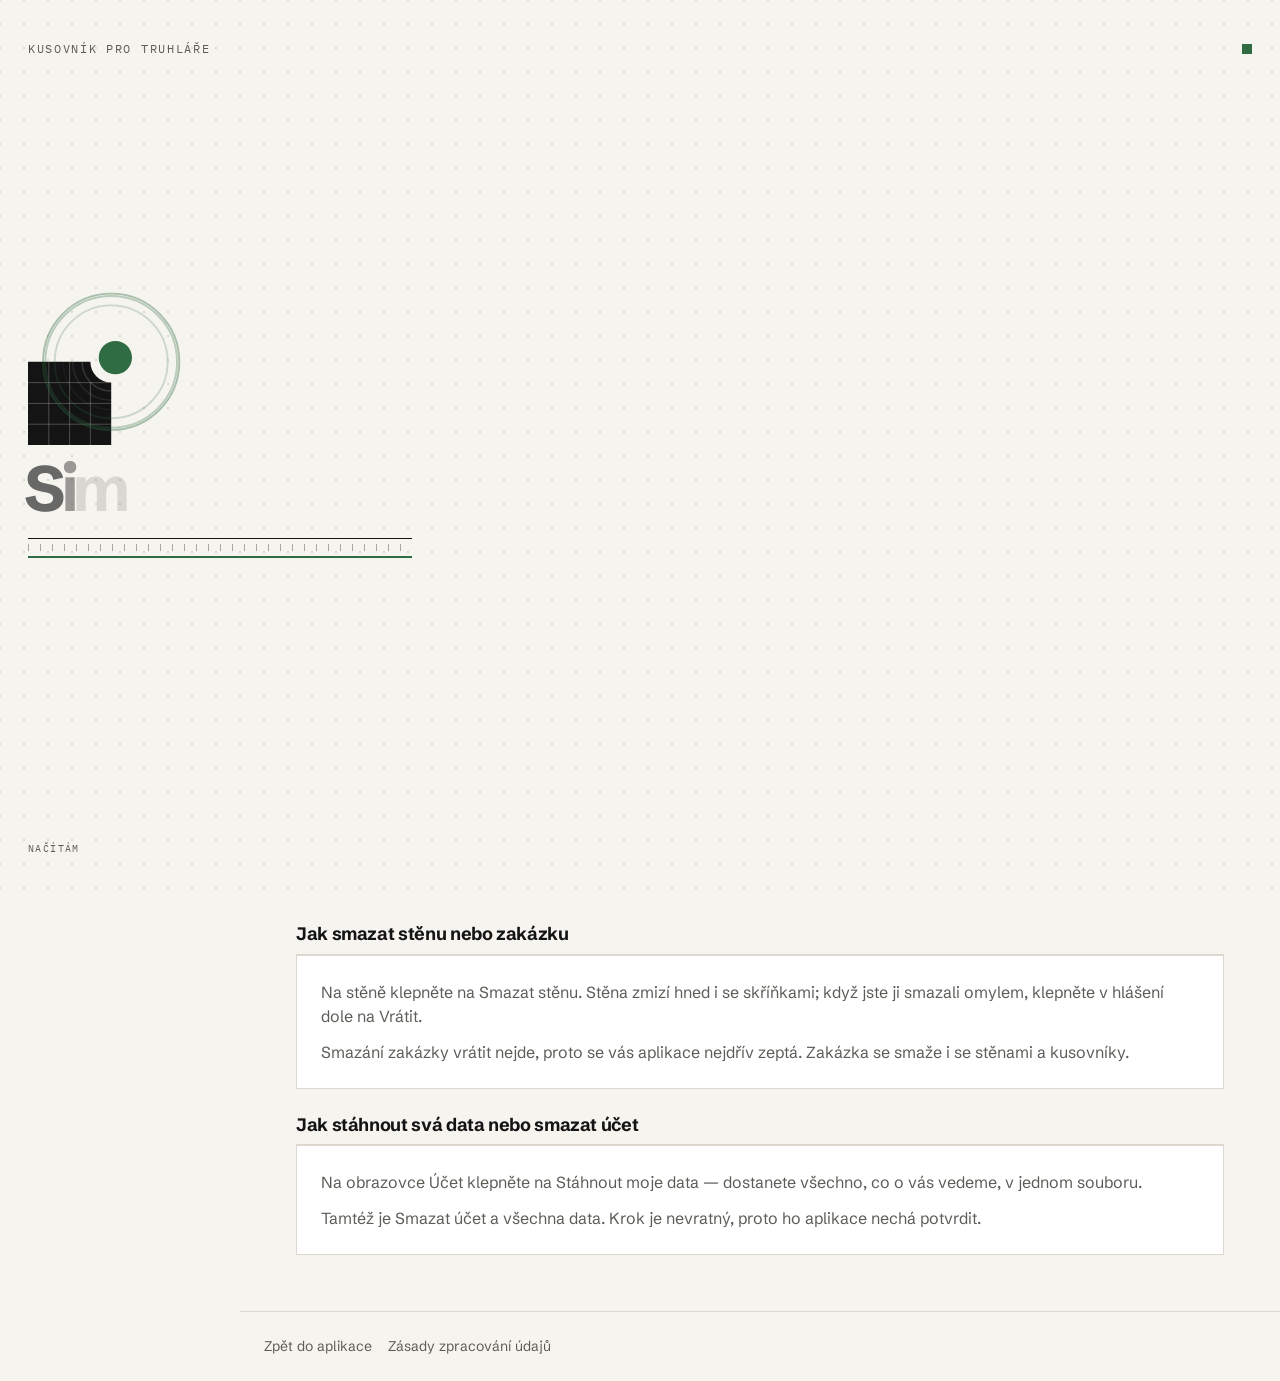
==== web/napoveda.html @ e524ab49 "build 13: oprava po recenzi" ====
<!doctype html>
<!-- GENEROVANÝ SOUBOR — neupravuj ručně. Zdroj: napoveda.json, generátor: vykresli_napovedu.py. -->
<html lang="cs">
<head>
  <meta charset="utf-8">
  <meta name="viewport" content="width=device-width, initial-scale=1, viewport-fit=cover">
  <meta name="application-name" content="Kusovník pro truhláře">
  <title>Nápověda — Kusovník pro truhláře</title>
  <meta name="description" content="Nápověda k aplikaci Kusovník pro truhláře: Kusovník pro truhláře je aplikace pro truhláře a výrobce kuchyní na míru. U zákazníka v telefonu nebo tabletu…">
  <link rel="stylesheet" href="styl.css">
  <link rel="stylesheet" href="produkt.css">
</head>
<body>
  <script src="simtegen.js"></script>
  <div class="appka">
    <nav class="navigace" aria-label="Hlavní menu">
      <a class="znacka" href="/" aria-label="SimteGen"><span class="znacka-ctverec"></span><span class="znacka-slovo">SimteGen</span></a>
      <a href="/">Zpět do aplikace</a>
      <a href="napoveda.html" aria-current="page">Nápověda</a>
      <span class="mezera"></span>
      <button class="nahlasit-chybu" type="button">Nahlásit chybu</button>
    </nav>
    <header class="hlavicka">
      <h1>Nápověda</h1>
      <button type="button" class="nahlasit-chybu jen-telefon" aria-label="Nahlásit chybu">
        <svg viewBox="0 0 24 24" fill="none" stroke="currentColor" stroke-width="1.6" aria-hidden="true"><path d="M5 21V4M5 4h11l-2 4 2 4H5"/></svg>
      </button>
    </header>
    <main class="obsah">
      <section class="karta">
        <p>Kusovník pro truhláře je aplikace pro truhláře a výrobce kuchyní na míru. U zákazníka v telefonu nebo tabletu zadáte stěny a skříňky a aplikace z nich spočítá kusovník desek pro nářezové centrum.</p>
      </section>
      <section>
        <h2 class="sekce-titulek">Jak založit zakázku</h2>
        <div class="karta">
          <p>V Zakázkách klepněte na Nová zakázka a vyplňte název, třeba jméno zákazníka a místnost. Zakázka se ukládá průběžně, takže měření na tabletu u zákazníka dopracujete později v dílně na počítači.</p>
        </div>
      </section>
      <section>
        <h2 class="sekce-titulek">Jak zadat stěnu, okna a skříňky</h2>
        <div class="karta">
          <p>V zakázce klepněte na Přidat stěnu a zadejte její délku a výšku. Na stěně pak přidáte okna a dveře a tlačítkem Přidat skříňku spodní, horní, vysoké nebo rohové skříňky.</p>
          <p>Výkres stěny ukazuje vše v měřítku. Když se skříňky překrývají nebo zasahují do okna, aplikace vás upozorní.</p>
        </div>
      </section>
      <section>
        <h2 class="sekce-titulek">Jak vygenerovat kusovník</h2>
        <div class="karta">
          <p>V zakázce klepněte na Vygenerovat kusovník. Díly se spočítají podle standardu vaší dílny — tloušťky desky, typu zad, spár a olepení hran, které nastavíte v Můj standard.</p>
          <p>Tlačítkem Stáhnout CSV stáhnete soubor pro nářezové centrum. Rozměry před odesláním vždy zkontrolujte.</p>
        </div>
      </section>
      <section>
        <h2 class="sekce-titulek">Jak použít starší zakázku jako šablonu</h2>
        <div class="karta">
          <p>V zakázce klepněte na Kopírovat jako šablonu. Vznikne nová zakázka se stejnými stěnami a skříňkami, kterou upravíte pro nového zákazníka.</p>
        </div>
      </section>
      <section>
        <h2 class="sekce-titulek">Jak smazat stěnu nebo zakázku</h2>
        <div class="karta">
          <p>Na stěně klepněte na Smazat stěnu. Stěna zmizí hned i se skříňkami; když jste ji smazali omylem, klepněte v hlášení dole na Vrátit.</p>
          <p>Smazání zakázky vrátit nejde, proto se vás aplikace nejdřív zeptá. Zakázka se smaže i se stěnami a kusovníky.</p>
        </div>
      </section>
      <section>
        <h2 class="sekce-titulek">Jak stáhnout svá data nebo smazat účet</h2>
        <div class="karta">
          <p>Na obrazovce Účet klepněte na Stáhnout moje data — dostanete všechno, co o vás vedeme, v jednom souboru.</p>
          <p>Tamtéž je Smazat účet a všechna data. Krok je nevratný, proto ho aplikace nechá potvrdit.</p>
        </div>
      </section>
    </main>
    <footer class="paticka">
      <a href="/">Zpět do aplikace</a>
      <a href="zasady.html">Zásady zpracování údajů</a>
    </footer>
  </div>
</body>
</html>
---- web/styl.css ----
/* simtegen-navrh v3 — „Papír a výkres“. NEUPRAVOVAT V PRODUKTU.
 *
 * Společný návrhový systém všech appek SimteGen. Stavitel ho při každé
 * stavbě přepíše aktuální verzí ze šablony (stejně jako generátor zásad),
 * takže úprava tady by zmizela — barvu produktu nese web/produkt.css,
 * rozložení konkrétní obrazovky třídy níž.
 *
 * Proč takhle (v1 → v2): appky vypadaly jako první, co vygeneruje AI.
 * v2 přidala firemní podpis: teplý papír, vlasové linky, Plex Mono,
 * obří čísla, černá hlavní akce, barva produktu jen jako ukazatel.
 *
 * Proč v3: v2 vynucovala všechny vrstvy podpisu naráz — tečky, ořezové
 * značky, mono štítky velkými písmeny, číslované sekce, obří číslo — a
 * zákazníci appky četli jako nepřehledné. Podpis teď nesou logo, úvodní
 * obrazovka, papír, černá akce a barva produktu; text je obyčejné písmo
 * ve větách, mono jen na rozměry a kódy. Přibyl druhý typ obrazovky,
 * „nástroj“ (.nastroj, .platno) — výkres přes celou plochu, protože
 * u produktů, kde zákazník něco skládá, je výkres ta hodnota, ne číslo.
 *
 * Tři šířky, jeden soubor:
 *   telefon  < 768 px   jeden sloupec, menu dole, hlavní akce v dosahu palce
 *   tablet   768–1199   úzký levý pruh s ikonami, 12sloupcová mřížka
 *   notebook ≥ 1200     boční menu s textem, obsah do 1200 px
 *
 * Pravidla, která drží samo: dotyk ≥ 44 px, kontrast textu ≥ 4.5:1,
 * pohyb jen transform/opacity a prefers-reduced-motion ho vypíná,
 * bezpečné okraje telefonu, písma přibalená (žádný cizí server).
 */

@font-face {
  font-family: "Schibsted Grotesk";
  src: url("pismo/schibsted-grotesk.woff2") format("woff2");
  font-weight: 400 900; font-style: normal; font-display: swap;
}
@font-face {
  font-family: "Plex Mono";
  src: url("pismo/plex-mono-400.woff2") format("woff2");
  font-weight: 400; font-style: normal; font-display: swap;
}
@font-face {
  font-family: "Plex Mono";
  src: url("pismo/plex-mono-500.woff2") format("woff2");
  font-weight: 500; font-style: normal; font-display: swap;
}

:root {
  /* Firma — papír a inkoust. */
  --barva-papir: #f6f4ef;
  --barva-list: #ffffff;
  --barva-inkoust: #141414;
  --barva-tuzka: #5e5c57;
  --barva-tuzka-2: #8a877f;
  --barva-tuzka-3: #a9a59c;
  --barva-linka: #dcd8cf;
  --barva-linka-2: #c9c4b8;
  --barva-tecka: #ddd8cd;
  /* Produkt — přepisuje web/produkt.css. */
  --barva-produktu: #c2410c;
  /* Stavy. */
  --barva-chyba: #a3301c;
  --barva-chyba-pozadi: #fbeae6;
  --barva-uspech: #24613a;
  --barva-uspech-pozadi: #e7f2ea;
  --barva-varovani: #8a5a12;
  --barva-varovani-pozadi: #fbf1dc;

  /* Názvy z v1 — starší produkty je používají, ať se nerozbijí. */
  --barva-pozadi: var(--barva-papir);
  --barva-plocha: var(--barva-list);
  --barva-plocha-2: #eeebe4;
  --barva-text: var(--barva-inkoust);
  --barva-text-2: var(--barva-tuzka);
  /* Text is pencil at the lightest: tuzka-2/-3 fail WCAG on paper (2.2–3.4:1)
     and are for lines, segments and ticks only — vizualni_kontrola.py measures it. */
  --barva-text-3: var(--barva-tuzka);
  --barva-okraj: var(--barva-linka);
  --barva-akcent: var(--barva-inkoust);
  --barva-akcent-tmava: #000000;
  --barva-akcent-text: var(--barva-papir);

  --pismo: "Schibsted Grotesk", "Helvetica Neue", Arial, system-ui, sans-serif;
  --pismo-mono: "Plex Mono", ui-monospace, Consolas, monospace;

  /* v2 had 5.5–11 rem: the number outshouted the screen it was meant to
     summarise. Nothing below 13 px — vizualni_kontrola.py measures it. */
  --velikost-obri: clamp(3.25rem, 13vw, 5.5rem); /* hlavní číslo */
  --velikost-1: 1.625rem;  /* nadpis obrazovky */
  --velikost-2: 1.125rem;  /* nadpis sekce */
  --velikost-3: 1rem;      /* text */
  --velikost-4: 0.875rem;  /* popisky */
  --velikost-5: 0.8125rem; /* nejmenší text: mono rozměry, kódy */

  --mezera-1: 0.25rem;
  --mezera-2: 0.5rem;
  --mezera-3: 0.75rem;
  --mezera-4: 1rem;
  --mezera-5: 1.5rem;
  --mezera-6: 2rem;
  --mezera-7: 3rem;

  --radius: 0;
  --radius-maly: 0;
  --stin: none;
  --dotyk: 44px;
  --prechod: 180ms ease;
  --sirka-obsahu: 75rem;
  --sirka-pruhu: 7rem;
  --sirka-menu: 15rem;
}

@media (prefers-color-scheme: dark) {
  :root {
    --barva-papir: #161513;
    --barva-list: #1e1d1a;
    --barva-inkoust: #ece9e2;
    --barva-tuzka: #b3afa6;
    --barva-tuzka-2: #8f8b83;
    --barva-tuzka-3: #77736b;
    --barva-linka: #34322d;
    --barva-linka-2: #46433d;
    --barva-tecka: #2a2925;
    --barva-plocha-2: #26241f;
    --barva-akcent-tmava: #ffffff;
    --barva-chyba: #f08a73;
    --barva-chyba-pozadi: #3a1d17;
    --barva-uspech: #7fc896;
    --barva-uspech-pozadi: #17301f;
    --barva-varovani: #e3b25c;
    --barva-varovani-pozadi: #3a2d12;
  }
}

@media (prefers-reduced-motion: reduce) {
  :root { --prechod: 0ms; }
  *, *::before, *::after { animation: none !important; transition: none !important; }
}

/* ── Základ ───────────────────────────────────────────────────────── */
*, *::before, *::after { box-sizing: border-box; }
html { -webkit-text-size-adjust: 100%; }
/* Plain paper. The dot grid lives on the splash and the store graphics,
   where it is the firm's signature — under content it was noise. */
body {
  margin: 0; min-height: 100dvh;
  background-color: var(--barva-papir);
  color: var(--barva-inkoust);
  font-family: var(--pismo); font-size: var(--velikost-3); line-height: 1.5;
  -webkit-font-smoothing: antialiased; text-rendering: optimizeLegibility;
}
h1, h2, h3, p { margin: 0; }
h1 { font-size: var(--velikost-1); line-height: 1.15; font-weight: 700; letter-spacing: -0.035em; }
h2 { font-size: var(--velikost-2); line-height: 1.3; font-weight: 700; letter-spacing: -0.02em; }
p, .popisek { color: var(--barva-tuzka); text-wrap: pretty; }
.popisek { font-size: var(--velikost-4); }
a { color: var(--barva-inkoust); text-underline-offset: 3px; }
a:hover { color: var(--barva-produktu); }
:focus-visible { outline: 2px solid var(--barva-produktu); outline-offset: 2px; }
code, kbd, .mono { font-family: var(--pismo-mono); }

/* Labels and section titles are plain words. v2 set them in spaced mono
   capitals; a whole screen of those read as one grey texture, and the
   eye found no place to start. Mono stays for what is measured or coded. */
.stitek { font-size: var(--velikost-4); font-weight: 500; color: var(--barva-tuzka); }
.sekce-titulek {
  display: flex; justify-content: space-between; align-items: baseline; gap: var(--mezera-3);
  padding-bottom: var(--mezera-2); border-bottom: 1px solid var(--barva-linka);
  font-size: var(--velikost-2); font-weight: 700; letter-spacing: -0.02em; color: var(--barva-inkoust);
}
.sekce-titulek a { color: var(--barva-inkoust); font-size: var(--velikost-4); font-weight: 500; letter-spacing: 0; }
.rozmer { font-family: var(--pismo-mono); font-size: var(--velikost-5); color: var(--barva-tuzka); }

/* ── Kostra aplikace ──────────────────────────────────────────────── */
.appka { min-height: 100dvh; display: flex; flex-direction: column; }
.hlavicka {
  position: sticky; top: 0; z-index: 10;
  display: flex; align-items: center; gap: var(--mezera-3);
  padding: calc(var(--mezera-3) + env(safe-area-inset-top)) var(--mezera-5) var(--mezera-3);
  background: var(--barva-papir); border-bottom: 1px solid var(--barva-linka);
}
.hlavicka h1 { font-size: var(--velikost-2); flex: 1; display: flex; align-items: center; gap: var(--mezera-2); }
.hlavicka h1::before { content: ""; width: 11px; height: 11px; background: var(--barva-produktu); flex-shrink: 0; }
.hlavicka .stitek { display: block; }
.obsah {
  flex: 1; width: 100%; max-width: var(--sirka-obsahu); margin: 0 auto;
  padding: var(--mezera-5) var(--mezera-5) var(--mezera-7);
  display: flex; flex-direction: column; gap: var(--mezera-5);
}
.obsah > * { max-width: 100%; }

/* Hlavní akce dole v dosahu palce (na telefonu), jinak v toku stránky. */
.lista-dole {
  position: sticky; bottom: 0; z-index: 10;
  display: flex; gap: var(--mezera-2);
  padding: var(--mezera-3) var(--mezera-5) calc(var(--mezera-3) + env(safe-area-inset-bottom));
  background: var(--barva-papir); border-top: 1px solid var(--barva-linka);
}
.lista-dole .tlacitko { flex: 1; }

/* Navigace: telefon = pás dole s textem, tablet = levý pruh s ikonami,
 * notebook = boční menu s textem. Položky jsou <a> nebo <button>,
 * aktivní nese aria-current="page" a čtvereček v barvě produktu. */
.navigace {
  position: sticky; bottom: 0; z-index: 11; order: 99;
  display: grid; grid-auto-flow: column; grid-auto-columns: minmax(0, 1fr);
  background: var(--barva-papir); border-top: 1px solid var(--barva-inkoust);
  padding-bottom: env(safe-area-inset-bottom);
}
.navigace > a, .navigace > button {
  min-height: 58px; display: flex; align-items: center; justify-content: center; gap: 6px;
  background: none; border: 0; padding: 0 var(--mezera-2); cursor: pointer;
  font: inherit; font-size: var(--velikost-4); color: var(--barva-tuzka); text-decoration: none;
}
.navigace > a svg, .navigace > button svg { display: none; width: 22px; height: 22px; }
.navigace [aria-current="page"] { color: var(--barva-inkoust); font-weight: 700; }
.navigace [aria-current="page"]::before { content: ""; width: 7px; height: 7px; background: var(--barva-produktu); }
.navigace .znacka, .navigace .verze, .navigace .mezera { display: none; }
/* Na telefonu je Nahlásit chybu v hlavičce; v menu dole by se opakovalo. */
.navigace .nahlasit-chybu { display: none; }

/* Značka SimteGen „Díl“ (mřížka 5 × 5 modulů): blok 4 × 4 s vykousnutým
   čtvrtkruhem v rohu a kulatý díl v barvě produktu, který z něj vyšel.
   Tahle čistá podoba je pro malé velikosti (hlavička, menu, grafika);
   velkou s detailem a animací kreslí simtegen.js na úvodní obrazovce. */
.znacka-ctverec {
  width: 30px; height: 30px; position: relative; flex-shrink: 0;
}
.znacka-ctverec::before {
  content: ""; position: absolute; left: 0; top: 20%; width: 80%; height: 80%; background: var(--barva-inkoust);
  -webkit-mask: url("data:image/svg+xml,%3Csvg xmlns='http://www.w3.org/2000/svg' viewBox='0 10 40 40'%3E%3Cpath d='M0 10H30A10 10 0 0 0 40 20V50H0Z'/%3E%3C/svg%3E") 0 0 / 100% 100% no-repeat;
  mask: url("data:image/svg+xml,%3Csvg xmlns='http://www.w3.org/2000/svg' viewBox='0 10 40 40'%3E%3Cpath d='M0 10H30A10 10 0 0 0 40 20V50H0Z'/%3E%3C/svg%3E") 0 0 / 100% 100% no-repeat;
}
.znacka-ctverec::after {
  content: ""; position: absolute; left: 68%; top: 0; width: 32%; height: 32%; border-radius: 50%; background: var(--barva-produktu);
}
.znacka-slovo { font-weight: 700; font-size: 1.375rem; letter-spacing: -0.05em; line-height: 1; color: var(--barva-inkoust); }

/* Obrazovky v jedné stránce (přepíná se třídou .aktivni). */
.obrazovka { display: none; animation: obrazovka-in var(--prechod) both; }
.obrazovka.aktivni { display: flex; flex-direction: column; gap: var(--mezera-5); }
@keyframes obrazovka-in { from { opacity: 0; transform: translateY(6px); } to { opacity: 1; transform: none; } }

/* ── Mřížka obsahu ────────────────────────────────────────────────── */
.mrizka { display: grid; grid-template-columns: minmax(0, 1fr); gap: var(--mezera-5); align-items: start; }
.dva-sloupce { display: grid; grid-template-columns: repeat(auto-fit, minmax(min(22rem, 100%), 1fr)); gap: var(--mezera-6) var(--mezera-7); align-items: start; }
.sloupec { display: flex; flex-direction: column; gap: var(--mezera-4); min-width: 0; }

/* ── Tlačítka ─────────────────────────────────────────────────────── */
.tlacitko {
  min-height: 54px; padding: 0 var(--mezera-5);
  display: inline-flex; align-items: center; justify-content: space-between; gap: var(--mezera-3);
  background: var(--barva-inkoust); color: var(--barva-papir);
  border: 1px solid var(--barva-inkoust); border-radius: 0; cursor: pointer;
  font: inherit; font-size: 1.0625rem; font-weight: 500; text-decoration: none;
  transition: transform var(--prechod), background var(--prechod);
}
.tlacitko::after {
  content: ""; width: 18px; height: 18px; flex-shrink: 0;
  background: currentColor;
  -webkit-mask: url("data:image/svg+xml,%3Csvg xmlns='http://www.w3.org/2000/svg' viewBox='0 0 24 24' fill='none' stroke='black' stroke-width='1.8'%3E%3Cpath d='M5 12h14M13 6l6 6-6 6'/%3E%3C/svg%3E") center / contain no-repeat;
          mask: url("data:image/svg+xml,%3Csvg xmlns='http://www.w3.org/2000/svg' viewBox='0 0 24 24' fill='none' stroke='black' stroke-width='1.8'%3E%3Cpath d='M5 12h14M13 6l6 6-6 6'/%3E%3C/svg%3E") center / contain no-repeat;
}
.tlacitko:hover { background: var(--barva-akcent-tmava); color: var(--barva-papir); }
.tlacitko:active { transform: translateY(1px); }
.tlacitko:disabled { opacity: 0.45; cursor: default; transform: none; }
.tlacitko.tiche, .tlacitko.vedlejsi {
  min-height: var(--dotyk); background: var(--barva-list); color: var(--barva-inkoust); border-color: var(--barva-inkoust);
  font-size: var(--velikost-3); justify-content: center;
}
.tlacitko.tiche::after, .tlacitko.vedlejsi::after, .tlacitko.varovne::after, .tlacitko.ikona::after, .tlacitko.bez-sipky::after { display: none; }
.tlacitko.tiche:hover, .tlacitko.vedlejsi:hover { background: var(--barva-plocha-2); color: var(--barva-inkoust); }
.tlacitko.varovne { min-height: var(--dotyk); background: var(--barva-list); color: var(--barva-chyba); border-color: var(--barva-chyba); font-size: var(--velikost-3); justify-content: center; }
.tlacitko.varovne:hover { background: var(--barva-chyba-pozadi); color: var(--barva-chyba); }
.tlacitko.ikona { width: var(--dotyk); min-height: var(--dotyk); padding: 0; justify-content: center; background: var(--barva-list); color: var(--barva-inkoust); border-color: var(--barva-linka); }
.tlacitko.ikona:hover { background: var(--barva-plocha-2); color: var(--barva-inkoust); }
.tlacitko.plne { width: 100%; }
.tlacitko kbd { font-size: var(--velikost-5); padding: 2px 6px; border: 1px solid currentColor; opacity: 0.6; }

/* Nahlásit chybu — povinně na každé obrazovce, vždy po ruce. */
.nahlasit-chybu {
  display: inline-flex; align-items: center; gap: var(--mezera-2);
  min-height: var(--dotyk); min-width: var(--dotyk); justify-content: center;
  background: var(--barva-list); color: var(--barva-inkoust);
  border: 1px solid var(--barva-linka); cursor: pointer; font: inherit; font-size: var(--velikost-4);
}
.nahlasit-chybu svg { width: 20px; height: 20px; }
/* In the footer the report button reads as a link — present on every screen,
   also before login (that is when people most need it). */
.paticka .nahlasit-chybu { min-width: 0; padding: 0; border: 0; background: none; font: inherit; letter-spacing: inherit; text-transform: inherit; color: var(--barva-inkoust); text-decoration: underline; text-underline-offset: 3px; }

/* ── Formuláře ────────────────────────────────────────────────────── */
.pole { display: flex; flex-direction: column; gap: var(--mezera-1); }
.pole label, label.stitek { font-size: var(--velikost-4); font-weight: 500; color: var(--barva-inkoust); }
.pole input, .pole select, .pole textarea {
  min-height: 48px; padding: 0 var(--mezera-4); width: 100%;
  font: inherit; font-size: var(--velikost-3); color: var(--barva-inkoust);
  background: var(--barva-list); border: 1px solid var(--barva-linka); border-bottom: 2px solid var(--barva-inkoust); border-radius: 0;
}
.pole textarea { padding: var(--mezera-3) var(--mezera-4); min-height: 6rem; resize: vertical; }
.pole input:focus, .pole select:focus, .pole textarea:focus { outline: none; border-bottom-color: var(--barva-produktu); }
.pole .napoveda { font-size: var(--velikost-4); color: var(--barva-tuzka); }
.pole.chybne input, .pole.chybne select, .pole.chybne textarea { border-bottom-color: var(--barva-chyba); }
.pole .chyba { font-size: var(--velikost-4); color: var(--barva-chyba); }
.volba { display: flex; align-items: flex-start; gap: var(--mezera-3); min-height: var(--dotyk); padding: var(--mezera-2) 0; font-size: var(--velikost-4); color: var(--barva-inkoust); cursor: pointer; }
.volba input { width: 22px; height: 22px; margin: 1px 0 0; accent-color: var(--barva-inkoust); flex-shrink: 0; }

/* ── Plochy ───────────────────────────────────────────────────────── */
.karta { background: var(--barva-list); border: 1px solid var(--barva-linka); padding: var(--mezera-5); display: flex; flex-direction: column; gap: var(--mezera-3); }
/* The one card that matters most: an ink edge instead of v2's crop marks,
   which sat outside the card and collided with everything next to it. */
.vykres { border-color: var(--barva-inkoust); }

/* Hlavní číslo — jen tam, kde nese informaci (počet, částka, stav). */
.cislo-obri { font-weight: 700; font-size: var(--velikost-obri); letter-spacing: -0.05em; line-height: 0.9; font-variant-numeric: tabular-nums; }
.cislo-radek { display: flex; align-items: flex-end; justify-content: space-between; gap: var(--mezera-4); }
.cislo-radek p { text-align: right; font-size: var(--velikost-4); line-height: 1.4; }

/* Stupnice: <div class="stupnice" style="--hodnota: 80%"> s rysky, plněním a popisky. */
.stupnice { display: flex; flex-direction: column; gap: 3px; }
.stupnice-rysky { position: relative; height: 10px; }
.stupnice-rysky::before { content: ""; position: absolute; left: 0; right: 0; top: 4px; height: 6px; background-image: repeating-linear-gradient(90deg, var(--barva-inkoust) 0 1px, transparent 1px 10%); opacity: 0.3; }
.stupnice-rysky::after { content: ""; position: absolute; inset: 0; background-image: repeating-linear-gradient(90deg, var(--barva-inkoust) 0 1px, transparent 1px 25%); }
.stupnice-plneni { height: 2px; width: var(--hodnota, 0%); background: var(--barva-produktu); }
.stupnice-popisky { display: flex; justify-content: space-between; font-family: var(--pismo-mono); font-size: var(--velikost-5); color: var(--barva-tuzka); }

/* Rozpad celku: segmenty ve stupních šedi + legenda (data, ne ozdoba). */
.segmenty { display: flex; height: 8px; gap: 2px; }
.segmenty > * { background: var(--barva-linka-2); }
.segmenty > :nth-child(1) { background: var(--barva-inkoust); }
.segmenty > :nth-child(2) { background: var(--barva-tuzka-2); }
.segmenty > :nth-child(3) { background: var(--barva-linka-2); }
.legenda { display: flex; flex-wrap: wrap; gap: var(--mezera-2) var(--mezera-4); font-size: var(--velikost-4); color: var(--barva-tuzka); margin: 0; padding: 0; list-style: none; }
.legenda > * { display: flex; align-items: center; gap: 6px; }
.legenda > *::before { content: ""; width: 8px; height: 8px; background: var(--barva-linka-2); }
.legenda > :nth-child(1)::before { background: var(--barva-inkoust); }
.legenda > :nth-child(2)::before { background: var(--barva-tuzka-2); }

/* Týden: 7 dní, počet v každém, dnešek orámovaný, volno čárkovaně. */
.tyden { display: grid; grid-template-columns: repeat(7, minmax(0, 1fr)); gap: 6px; margin: 0; padding: 0; list-style: none; }
.tyden > * { display: flex; flex-direction: column; gap: 4px; padding: 8px; border: 1px solid var(--barva-linka); font-size: var(--velikost-5); color: var(--barva-tuzka); min-width: 0; }
.tyden > * strong { font-family: var(--pismo); font-size: 1.125rem; font-weight: 700; color: var(--barva-inkoust); }
.tyden > .dnes { border-color: var(--barva-inkoust); background: var(--barva-list); color: var(--barva-inkoust); }
.tyden > .dnes strong { color: var(--barva-produktu); }
.tyden > .volno { border-style: dashed; color: var(--barva-tuzka); }
.tyden > .volno strong, .tyden > .nula strong { color: var(--barva-linka-2); }

/* Seznam řádků (telefon) a tabulka (širší obrazovky). */
.seznam { display: flex; flex-direction: column; margin: 0; padding: 0; list-style: none; }
.radek { display: flex; align-items: center; gap: var(--mezera-3); min-height: 56px; padding: var(--mezera-3) 0; border-bottom: 1px solid var(--barva-linka); color: var(--barva-inkoust); text-decoration: none; }
.radek .poradi { font-family: var(--pismo-mono); font-size: var(--velikost-5); color: var(--barva-tuzka); width: 1.5rem; flex-shrink: 0; }
.radek .hlavni { flex: 1; min-width: 0; }
.radek .hlavni strong { display: block; font-weight: 500; white-space: nowrap; overflow: hidden; text-overflow: ellipsis; }
.radek .hlavni span { display: block; font-size: var(--velikost-4); color: var(--barva-tuzka); }
.radek .vpravo { font-size: var(--velikost-4); font-weight: 500; white-space: nowrap; }
.radek .vpravo.dnes, .dnes-text { color: var(--barva-produktu); font-weight: 700; }
a.radek:hover { background: var(--barva-list); }
.tabulka-obal { overflow-x: auto; }
.tabulka { width: 100%; border-collapse: collapse; font-size: var(--velikost-3); }
.tabulka th { text-align: left; font-size: var(--velikost-4); font-weight: 500; color: var(--barva-tuzka); padding: 0 var(--mezera-4) var(--mezera-2) 0; border-bottom: 1px solid var(--barva-linka-2); white-space: nowrap; }
.tabulka td { padding: var(--mezera-4) var(--mezera-4) var(--mezera-4) 0; border-bottom: 1px solid var(--barva-linka); vertical-align: middle; }
.tabulka .poradi, .tabulka .rozmer-bunka { font-family: var(--pismo-mono); font-size: var(--velikost-5); color: var(--barva-tuzka); }
.kod { display: inline-block; font-family: var(--pismo-mono); font-size: var(--velikost-5); padding: 3px 7px; background: var(--barva-list); border: 1px solid var(--barva-linka); color: var(--barva-inkoust); }
.ukazatel { display: inline-block; width: 8px; height: 8px; background: var(--barva-produktu); }

/* Deník (krátký výpis událostí v mono). */
.denik { margin: 0; padding: 0; list-style: none; font-size: var(--velikost-4); }
.denik > * { display: grid; grid-template-columns: 3.25rem minmax(0, 1fr) auto; gap: var(--mezera-3); padding: var(--mezera-3) 0; border-bottom: 1px solid var(--barva-linka); }
.denik time { font-family: var(--pismo-mono); font-size: var(--velikost-5); color: var(--barva-tuzka); }

/* ── Nástroj: výkres přes celou plochu ─────────────────────────────── */
/* Second screen type (DESIGN.md, „Obrazovka typu nástroj“). Where the
   customer composes something — a kitchen wall, a layout, a plan — the
   drawing is what they pay for, so it gets the room and the controls
   shrink to one toolbar. A dashboard layout put the drawing in a card
   between numbers and lists, and the first customer asked for "an app
   where I can just put it together quickly".
     <section class="obrazovka nastroj">
       .nastroj-lista   zpět, nadpis, .rozmer, .nahlasit-chybu
       .platno          <svg> s .stena, .dil, .detail, .otvor, .kota
       .nastroje        3–5 × .nastroj-tlacitko (aria-pressed)
       .vlastnosti      pole vybraného dílu (hidden, když nic)
       .lista-dole      jedna .tlacitko
   Drawing units: 1 = 1 cm, drawing 300–400 wide, so a 13-unit dimension
   reads as ~13 px on a phone. Lines keep their weight at any zoom
   (non-scaling-stroke). The material colour a customer picks is data:
   JS sets it as --barva-dilu on the .dil (CI forbids colours in HTML). */
.obrazovka.nastroj.aktivni { gap: 0; }
.nastroj-lista { display: flex; align-items: center; gap: var(--mezera-3); min-height: 52px; padding-bottom: var(--mezera-2); border-bottom: 1px solid var(--barva-linka); }
.nastroj-lista h2 { flex: 1; min-width: 0; white-space: nowrap; overflow: hidden; text-overflow: ellipsis; }
.zpet { display: inline-flex; align-items: center; gap: 2px; min-height: var(--dotyk); min-width: var(--dotyk); color: var(--barva-inkoust); text-decoration: none; font-size: var(--velikost-4); }
.zpet::before { content: ""; width: 18px; height: 18px; background: currentColor;
  -webkit-mask: url("data:image/svg+xml,%3Csvg xmlns='http://www.w3.org/2000/svg' viewBox='0 0 24 24' fill='none' stroke='black' stroke-width='1.8'%3E%3Cpath d='M15 5l-7 7 7 7'/%3E%3C/svg%3E") center / contain no-repeat;
          mask: url("data:image/svg+xml,%3Csvg xmlns='http://www.w3.org/2000/svg' viewBox='0 0 24 24' fill='none' stroke='black' stroke-width='1.8'%3E%3Cpath d='M15 5l-7 7 7 7'/%3E%3C/svg%3E") center / contain no-repeat; }
.platno {
  position: relative; min-height: 52dvh; margin: var(--mezera-3) 0; overflow: hidden; touch-action: none;
  background-color: var(--barva-list); border: 1px solid var(--barva-linka);
  /* Drafting grid, 10 cm at the recommended scale — it measures, so it stays. */
  background-image: linear-gradient(var(--barva-plocha-2) 1px, transparent 1px), linear-gradient(90deg, var(--barva-plocha-2) 1px, transparent 1px);
  background-size: 24px 24px;
}
/* Capped: SVG text scales with the drawing, and a 13-unit dimension drawn
   across a notebook column came out at 24 px, louder than the title. */
.platno > svg { position: absolute; inset: 0; margin: auto; width: 100%; height: 100%; max-width: 32rem; }
/* Not inherited: set on every shape, or a part drawn as <g><rect> scales its outline. */
.platno svg * { vector-effect: non-scaling-stroke; }
.platno .stena { fill: var(--barva-plocha-2); stroke: var(--barva-inkoust); stroke-width: 1; }
.platno .dil { fill: var(--barva-dilu, var(--barva-list)); stroke: var(--barva-inkoust); stroke-width: 1.5; cursor: pointer; }
.platno .dil.vybrany { stroke: var(--barva-produktu); stroke-width: 3; }
.platno .detail { fill: none; stroke: var(--barva-tuzka); stroke-width: 1; }
.platno .otvor { fill: var(--barva-list); stroke: var(--barva-tuzka); stroke-width: 1; stroke-dasharray: 4 3; }
.platno .kota line, .platno .kota path { stroke: var(--barva-produktu); stroke-width: 1; }
.platno .kota text { fill: var(--barva-produktu); font-family: var(--pismo-mono); font-size: 13px; text-anchor: middle; }
.platno .popis-dilu { fill: var(--barva-tuzka); font-family: var(--pismo); font-size: 13px; text-anchor: middle; pointer-events: none; }
.nastroje { display: flex; gap: var(--mezera-1); overflow-x: auto; padding: var(--mezera-1) 0; scrollbar-width: none; }
.nastroj-tlacitko {
  flex: 1 0 auto; min-width: 64px; min-height: 56px; padding: 4px 10px;
  display: flex; flex-direction: column; align-items: center; justify-content: center; gap: 2px;
  background: none; border: 1px solid transparent; color: var(--barva-tuzka); cursor: pointer;
  font: inherit; font-size: var(--velikost-5);
}
.nastroj-tlacitko svg { width: 22px; height: 22px; }
.nastroj-tlacitko:hover { color: var(--barva-inkoust); }
.nastroj-tlacitko[aria-pressed="true"] { color: var(--barva-inkoust); background: var(--barva-list); border-color: var(--barva-inkoust); }
.vlastnosti { display: flex; flex-direction: column; gap: var(--mezera-3); padding: var(--mezera-4) 0; border-top: 1px solid var(--barva-linka); }
.vlastnosti .radka > .pole { flex: 1 1 7rem; }
/* Material swatches: a button per colour, aria-label with its name. */
.barvy { display: flex; flex-wrap: wrap; gap: var(--mezera-2); margin: 0; padding: 0; list-style: none; }
.barvy button { width: var(--dotyk); height: var(--dotyk); padding: 0; cursor: pointer; background: var(--barva-dilu, var(--barva-list)); border: 1px solid var(--barva-linka-2); }
.barvy button[aria-pressed="true"] { outline: 2px solid var(--barva-inkoust); outline-offset: 2px; }

/* Phone: the drawing needs the height more than the menu does — a tool
   screen has its own way back (.zpet) and its own report button. */
@media (max-width: 767px) {
  .appka:has(.obrazovka.nastroj.aktivni) > .navigace,
  .appka:has(.obrazovka.nastroj.aktivni) > .hlavicka { display: none; }
  .obsah:has(.obrazovka.nastroj.aktivni) { padding-top: calc(var(--mezera-2) + env(safe-area-inset-top)); padding-bottom: 0; }
  .nastroj .lista-dole { margin: 0 calc(-1 * var(--mezera-5)); }
}

/* ── Stavy obrazovky (prázdný, načítání, chyba, úspěch) ───────────── */
.prazdno { display: flex; flex-direction: column; align-items: flex-start; gap: var(--mezera-3); padding: var(--mezera-6) var(--mezera-5); border: 1px dashed var(--barva-linka-2); background: var(--barva-papir); }
.prazdno .ikona-velka { width: 40px; height: 40px; color: var(--barva-tuzka); }
/* First-run guide (SimteGen.pruvodce): numbered steps, the current one in
   ink with its button, done ones ticked and quiet. */
.pruvodce { list-style: none; margin: 0; padding: 0; display: flex; flex-direction: column; gap: var(--mezera-3);
  counter-reset: krok; width: 100%; max-width: 32rem; }
.pruvodce li { counter-increment: krok; display: grid; grid-template-columns: 2rem 1fr; gap: var(--mezera-1) var(--mezera-3);
  align-items: start; color: var(--barva-tuzka); }
.pruvodce li::before { content: counter(krok); grid-row: span 2; width: 2rem; height: 2rem; display: grid; place-items: center;
  border: 1px solid var(--barva-linka-2); font-family: var(--pismo-mono); font-size: var(--velikost-4); }
.pruvodce li[aria-current="step"] { color: var(--barva-inkoust); font-weight: 500; }
.pruvodce li[aria-current="step"]::before { border-color: var(--barva-inkoust); background: var(--barva-inkoust); color: var(--barva-papir); }
.pruvodce li.hotovo::before { content: "✓"; border-color: var(--barva-uspech); color: var(--barva-uspech); }
.pruvodce li > .tlacitko, .pruvodce li > button { grid-column: 2; justify-self: start; }
/* Only the current step acts — in CSS, so the screen has one main action
   before (and without) SimteGen.pruvodce running. */
.pruvodce li:not([aria-current="step"]) > .tlacitko, .pruvodce li:not([aria-current="step"]) > button { display: none; }
.kostra { background: linear-gradient(90deg, var(--barva-plocha-2), var(--barva-list), var(--barva-plocha-2)); background-size: 200% 100%; animation: kostra 1.2s linear infinite; min-height: 1rem; }
@keyframes kostra { from { background-position: 100% 0; } to { background-position: -100% 0; } }
.hlaska { padding: var(--mezera-3) var(--mezera-4); border: 1px solid currentColor; font-size: var(--velikost-4); }
.hlaska.chyba { background: var(--barva-chyba-pozadi); color: var(--barva-chyba); }
.hlaska.uspech { background: var(--barva-uspech-pozadi); color: var(--barva-uspech); }
.hlaska.varovani { background: var(--barva-varovani-pozadi); color: var(--barva-varovani); }
.zprava { min-height: 1.4rem; font-size: var(--velikost-4); color: var(--barva-tuzka); }
.zprava.chyba { color: var(--barva-chyba); }
.toast { position: fixed; left: 50%; bottom: calc(5rem + env(safe-area-inset-bottom)); transform: translateX(-50%); z-index: 50; padding: var(--mezera-3) var(--mezera-5); background: var(--barva-inkoust); color: var(--barva-papir); font-size: var(--velikost-4); animation: obrazovka-in var(--prechod) both; }
.panel-pozadi { position: fixed; inset: 0; background: rgba(20, 20, 20, 0.4); z-index: 40; }
.panel { position: fixed; left: 0; right: 0; bottom: 0; z-index: 41; max-height: 85dvh; overflow: auto; background: var(--barva-papir); border-top: 1px solid var(--barva-inkoust); padding: var(--mezera-5) var(--mezera-5) calc(var(--mezera-5) + env(safe-area-inset-bottom)); display: flex; flex-direction: column; gap: var(--mezera-4); animation: obrazovka-in var(--prechod) both; }
/* Potvrzení a dotaz (SimteGen.potvrd / zeptej) and the undo toast
   (SimteGen.vratitelne) — drawn by simtegen.js instead of confirm()/prompt(). */
.sg-dialog-akce .tlacitko { flex: 1 1 9rem; }
.sg-vratit { display: flex; align-items: center; gap: var(--mezera-4); max-width: calc(100vw - 2rem); padding-right: var(--mezera-2); }
.sg-vratit button { min-height: var(--dotyk); padding: 0 var(--mezera-3); background: none; border: 0; color: inherit; font: inherit; font-weight: 700; text-decoration: underline; text-underline-offset: 3px; cursor: pointer; }

/* ── Úvodní obrazovka s logem (vkládá ji web/simtegen.js) ─────────── */
.sg-start {
  position: fixed; inset: 0; z-index: 1000;
  display: flex; flex-direction: column; justify-content: space-between;
  padding: calc(2.5rem + env(safe-area-inset-top)) 1.75rem calc(2.75rem + env(safe-area-inset-bottom));
  background-color: var(--barva-papir);
  background-image: radial-gradient(circle, var(--barva-tecka) 1px, transparent 1.3px);
  background-size: 24px 24px; background-position: 12px 12px;
  color: var(--barva-inkoust); transition: opacity 360ms ease, transform 360ms ease;
}
.sg-start--pryc { opacity: 0; transform: translateY(-8px); pointer-events: none; }
.sg-start-horni { display: flex; justify-content: space-between; align-items: center; font-family: var(--pismo-mono); font-size: 0.75rem; letter-spacing: 0.14em; text-transform: uppercase; color: var(--barva-tuzka); }
.sg-start-horni::after { content: ""; width: 10px; height: 10px; background: var(--barva-produktu); }
.sg-start-stred { display: flex; flex-direction: column; gap: 1.1rem; width: min(100%, 24rem); }
.sg-start .znacka-ctverec { width: 6.5rem; height: 6.5rem; }
.sg-start-znacka { display: block; width: 6.5rem; height: 6.5rem; overflow: visible; }
.sg-start .znacka-slovo span { display: inline-block; }
.sg-start .znacka-slovo { font-size: 4rem; letter-spacing: -0.055em; line-height: 0.8; }
.sg-start-pravitko { display: flex; flex-direction: column; gap: 5px; padding-top: 6px; }
.sg-start-pravitko::before { content: ""; height: 1px; background: var(--barva-inkoust); }
.sg-start-pravitko > span { height: 7px; background-image: repeating-linear-gradient(90deg, var(--barva-inkoust) 0 1px, transparent 1px 12px); opacity: 0.35; }
.sg-start-pravitko > i { height: 2px; width: 12%; background: var(--barva-produktu); animation: sg-plneni 900ms ease-out forwards; }
@keyframes sg-plneni { to { width: 100%; } }
.sg-start-dolni { display: flex; justify-content: space-between; font-family: var(--pismo-mono); font-size: 0.625rem; letter-spacing: 0.14em; text-transform: uppercase; color: var(--barva-tuzka); }

/* ── Google Play (web/play.js, produkty s modulem aplikace) ───────── */
/* Aplikace z Google Play smí předplatné prodávat jen přes Play Billing.
   Fakturační objednávka je proto v produktu s aplikací skrytá, dokud
   play.js nepotvrdí prohlížeč (sg-web) — chyba ji schová, nikdy neukáže. */
html[data-aplikace]:not(.sg-web) [data-objednavka],
html.sg-v-aplikaci [data-objednavka] { display: none !important; }
html:not(.sg-ukazka) [data-ukazka] { display: none !important; }
.sg-play { display: flex; flex-direction: column; gap: var(--mezera-3); }
.sg-play-nabidka { display: flex; flex-direction: column; gap: var(--mezera-2); padding-top: var(--mezera-3); border-top: 1px solid var(--barva-linka); }
.sg-recenze { display: flex; flex-direction: column; gap: var(--mezera-3); margin-bottom: var(--mezera-4); padding: var(--mezera-4); background: var(--barva-list); border: 1px solid var(--barva-linka); border-left: 2px solid var(--barva-inkoust); }
.sg-recenze-akce { display: flex; flex-wrap: wrap; gap: var(--mezera-2); }
.sg-play-cena { font-size: 1.375rem; font-weight: 700; letter-spacing: -0.03em; color: var(--barva-inkoust); }
.sg-ukazka-pruh { display: flex; flex-wrap: wrap; align-items: center; justify-content: space-between; gap: var(--mezera-2) var(--mezera-3); padding: var(--mezera-3) var(--mezera-4); padding-top: calc(var(--mezera-3) + env(safe-area-inset-top)); background: var(--barva-list); border-bottom: 1px solid var(--barva-inkoust); font-size: var(--velikost-4); color: var(--barva-inkoust); }

/* ── Zkušební období a ukázková data (vkládá web/simtegen.js) ─────── */
/* Pruh nad obsahem, ne přes něj: odjede se stránkou a nic nezakrývá.
   Klidný, dokud zbývá víc než týden; varování v posledních 7 dnech,
   chyba po vypršení. Tlačítko ukazuje cestu k platbě, kterou má produkt. */
.sg-pruhy { display: flex; flex-direction: column; gap: var(--mezera-2); }
.sg-pruhy--nahore { padding: calc(var(--mezera-2) + env(safe-area-inset-top)) var(--mezera-4) 0; }
.sg-pruh {
  display: flex; flex-wrap: wrap; align-items: center; justify-content: space-between; gap: var(--mezera-2) var(--mezera-4);
  padding: var(--mezera-2) var(--mezera-2) var(--mezera-2) var(--mezera-4);
  background: var(--barva-list); border: 1px solid var(--barva-linka); border-left: 3px solid var(--barva-produktu);
  color: var(--barva-inkoust); animation: obrazovka-in var(--prechod) both;
}
.sg-pruh-text { flex: 1 1 14rem; color: inherit; font-size: var(--velikost-4); }
.sg-pruh .tlacitko { flex: 0 0 auto; }
.sg-pruh--brzy { background: var(--barva-varovani-pozadi); color: var(--barva-varovani); border-color: currentColor; }
.sg-pruh--konec { background: var(--barva-chyba-pozadi); color: var(--barva-chyba); border-color: currentColor; }
.sg-pruh--ukazka { border-left-color: var(--barva-inkoust); border-style: dashed; border-left-style: solid; }
/* No connection (SimteGen.offline): a warning, not an error — nothing is
   lost, it just cannot load right now. */
.sg-pruh--offline { background: var(--barva-varovani-pozadi); color: var(--barva-varovani); border-color: currentColor; }
/* „Naplnit ukázkovými daty“ jen tam, kde to jde (/api/ja to řekne
   hlavičkou) — jinak by tlačítko slibovalo něco, co produkt nemá. */
html:not(.sg-ukazkova-nabidka) [data-ukazkova-data] { display: none !important; }

/* ── Pomocné ──────────────────────────────────────────────────────── */
[hidden] { display: none !important; }
/* An icon from the set (web/ikony.svg) next to text: the size of the text,
   sitting on its line. Navigation and tool bars size theirs themselves. */
.ikonka { width: 1.25em; height: 1.25em; flex: none; vertical-align: -0.25em; }
/* For the screen reader only: the drawing's parts as a list (DESIGN.md,
   Klávesnice a čtečka). Not display:none — that would hide it from it too. */
.jen-ctecka { position: absolute; width: 1px; height: 1px; padding: 0; margin: -1px; overflow: hidden;
  clip: rect(0 0 0 0); clip-path: inset(50%); white-space: nowrap; border: 0; }
.titulek-velky { font-size: clamp(2.25rem, 8vw, 3.75rem); font-weight: 700; letter-spacing: -0.05em; line-height: 0.98; }
.titulek-cena { font-size: 1.75rem; font-weight: 700; letter-spacing: -0.035em; color: var(--barva-inkoust); }
.paticka { display: flex; flex-wrap: wrap; gap: var(--mezera-2) var(--mezera-4); padding: var(--mezera-5) var(--mezera-5) calc(var(--mezera-5) + env(safe-area-inset-bottom)); border-top: 1px solid var(--barva-linka); font-size: var(--velikost-4); }
.paticka a { color: var(--barva-tuzka); text-decoration: none; }
.paticka a:hover { color: var(--barva-inkoust); }
.radka { display: flex; align-items: center; gap: var(--mezera-3); flex-wrap: wrap; }
.mezi { justify-content: space-between; }
.skryte { display: none !important; }
.jen-pro-ctecky { position: absolute; width: 1px; height: 1px; overflow: hidden; clip: rect(0 0 0 0); white-space: nowrap; }
.jen-siroke { display: none; }

/* ── Tablet ≥ 768 px: levý pruh s ikonami, 12sloupcová mřížka ─────── */
@media (min-width: 768px) {
  .appka { display: grid; grid-template-columns: var(--sirka-pruhu) minmax(0, 1fr); grid-auto-rows: max-content; align-content: start; }
  .appka > * { grid-column: 2; }
  .appka > .navigace {
    grid-column: 1; grid-row: 1 / span 99; order: 0;
    position: sticky; top: 0; height: 100dvh; bottom: auto;
    display: flex; flex-direction: column; gap: 6px;
    padding: 1.4rem 0 1rem; border-top: 0; border-right: 1px solid var(--barva-linka);
  }
  .navigace > a, .navigace > button { flex-direction: column; min-height: 68px; font-size: 0.8125rem; position: relative; text-align: center; }
  .navigace > a svg, .navigace > button svg { display: block; }
  .navigace [aria-current="page"]::before { position: absolute; left: 0; top: 18px; width: 3px; height: 32px; }
  .navigace .znacka { display: flex; justify-content: center; margin-bottom: 1.4rem; min-height: 0; }
  .navigace .znacka .znacka-slovo { display: none; }
  .navigace .znacka .znacka-ctverec { width: 40px; height: 40px; }
  .navigace .mezera { display: block; flex: 1; }
  .navigace .verze { display: block; text-align: center; font-family: var(--pismo-mono); font-size: var(--velikost-5); color: var(--barva-tuzka); }
  .navigace .nahlasit-chybu { display: flex; border: 0; background: none; flex-direction: column; font-size: var(--velikost-5); color: var(--barva-tuzka); min-height: 64px; }
  .hlavicka { padding: 1.6rem 2.5rem 0.9rem; border-bottom: 1px solid var(--barva-inkoust); }
  .hlavicka h1 { font-size: 1.625rem; }
  .hlavicka .nahlasit-chybu { display: none; }
  .obsah { padding: 1.75rem 2.5rem 3rem; }
  .lista-dole { position: static; padding: 0; border: 0; background: none; }
  .lista-dole .tlacitko { flex: 0 1 auto; min-width: 18rem; }
  .mrizka { grid-template-columns: repeat(12, minmax(0, 1fr)); column-gap: 1.75rem; }
  .mrizka > * { grid-column: 1 / -1; }
  .mrizka > .s4 { grid-column: span 4; } .mrizka > .s5 { grid-column: span 5; } .mrizka > .s6 { grid-column: span 6; }
  .mrizka > .s7 { grid-column: span 7; } .mrizka > .s8 { grid-column: span 8; }
  .jen-siroke { display: revert; }
  .jen-telefon { display: none !important; }
  .toast { bottom: 2rem; }
  .nastroj-tlacitko { flex: 0 0 auto; min-width: 84px; }
  .panel { left: auto; right: 0; top: 0; width: min(28rem, 100%); max-height: none; border-top: 0; border-left: 1px solid var(--barva-inkoust); }
  /* A question is not a side sheet: centred, as tall as its content. */
  .panel.sg-dialog { inset: 0; margin: auto; width: min(28rem, calc(100% - 2rem)); height: fit-content; border: 1px solid var(--barva-inkoust); }
}

/* ── Nástroj ≥ 1000 px: výkres vlevo, vlastnosti a akce vpravo ────── */
/* Not from 768: beside the icon rail a narrow tablet left the drawing a
   strip 290 px wide — stacked, it gets the whole width instead. */
@media (min-width: 1000px) {
  .obrazovka.nastroj.aktivni { display: grid; grid-template-columns: minmax(0, 1fr) 19rem; grid-template-rows: auto auto minmax(0, 1fr) auto; column-gap: var(--mezera-6); }
  .nastroj > * { grid-column: 1; }
  .nastroj > .nastroj-lista { grid-column: 1 / -1; }
  .nastroj > .platno { grid-row: 2 / span 2; min-height: 68dvh; margin-top: var(--mezera-4); }
  .nastroj > .nastroje { grid-row: 4; }
  .nastroj > .vlastnosti { grid-column: 2; grid-row: 2; margin-top: var(--mezera-4); border-top: 0; padding-top: 0; }
  .nastroj > .lista-dole { grid-column: 2; grid-row: 3; align-self: start; padding-top: var(--mezera-4); }
  .nastroj > .lista-dole .tlacitko { min-width: 0; width: 100%; }
}

/* ── Notebook ≥ 1200 px: boční menu s textem ──────────────────────── */
@media (min-width: 1200px) {
  .appka { grid-template-columns: var(--sirka-menu) minmax(0, 1fr); }
  .appka > .navigace { padding: 1.75rem 1.25rem 1.25rem; gap: 4px; }
  .navigace > a, .navigace > button { flex-direction: row; justify-content: flex-start; min-height: 46px; padding: 0 0.75rem 0 2rem; font-size: 0.9375rem; text-align: left; }
  .navigace > a svg, .navigace > button svg { display: none; }
  .navigace [aria-current="page"] { background: var(--barva-list); border: 1px solid var(--barva-linka); padding-left: 0.75rem; }
  .navigace [aria-current="page"]::before { position: static; width: 8px; height: 8px; margin-right: 6px; }
  .navigace .znacka { justify-content: flex-start; align-items: center; gap: 10px; padding: 0 0.75rem 1.5rem; margin-bottom: 0.5rem; border-bottom: 1px solid var(--barva-linka); }
  .navigace .znacka .znacka-slovo { display: block; }
  .navigace .znacka .znacka-ctverec { width: 30px; height: 30px; }
  .navigace .nahlasit-chybu { flex-direction: row; justify-content: flex-start; gap: 10px; padding: 0 0.75rem; border-top: 1px solid var(--barva-linka); min-height: 46px; font-size: 0.875rem; }
  .navigace .nahlasit-chybu svg { display: block; width: 18px; height: 18px; }
  .navigace .verze { text-align: left; padding: 0.5rem 0.75rem 0; }
  .hlavicka { padding: 2rem 3.5rem 1rem; }
  .obsah { padding: 2rem 3.5rem 3.5rem; }
}

/* ── Tisk a PDF ───────────────────────────────────────────────────── */
/* Printing is how a drawing reaches the customer's table and a cut list
   the workshop — and "Uložit jako PDF" in every browser is the same path.
   Without these rules a print was the phone layout with the menu, the
   sticky bars and the dark scheme's colours. Last in the file, so it wins
   over the width layouts above. [data-tisk] buttons (simtegen.js) print
   the screen or, with data-tisk="#id", only that element. */
@media print {
  :root {
    --barva-papir: #ffffff; --barva-list: #ffffff; --barva-inkoust: #000000;
    --barva-tuzka: #3d3b37; --barva-tuzka-2: #6b6862; --barva-tuzka-3: #8a877f;
    --barva-linka: #c9c4b8; --barva-linka-2: #a9a59c; --barva-plocha-2: #f1efe9;
  }
  @page { margin: 12mm; }
  body { background: #ffffff; font-size: 11pt; }
  .appka { display: block; min-height: 0; }
  .navigace, .lista-dole, .paticka, .toast, .panel, .panel-pozadi, .sg-start, .sg-pruhy,
  .sg-ukazka-pruh, .sg-recenze, .nahlasit-chybu, .nastroje, .vlastnosti, .zpet, .tlacitko, .barvy,
  [data-tisk], [data-netisknout] { display: none !important; }
  /* The product's name heads the page — also on a tool screen, whose
     phone layout hides the header (paper is narrower than 768 px). */
  .hlavicka, .appka:has(.obrazovka.nastroj.aktivni) > .hlavicka { display: flex !important; position: static; padding: 0 0 4mm; border-bottom: 1px solid #000000; }
  .obsah { max-width: none; padding: 4mm 0 0; }
  .obrazovka.aktivni { animation: none; }
  .platno { min-height: 0; margin: 0; border: 0; background: none; break-inside: avoid; }
  .platno > svg { position: static; width: 100%; height: auto; max-width: none; max-height: 240mm; }
  .platno .dil.vybrany { stroke: var(--barva-inkoust); stroke-width: 1.5; }  /* a selection is not part of the design */
  .platno, .barvy button, .stupnice-plneni, .segmenty > *, .ukazatel { -webkit-print-color-adjust: exact; print-color-adjust: exact; }
  .karta, .radek, .tabulka tr, .cislo-radek, .sekce-titulek { break-inside: avoid; }
  .sekce-titulek { break-after: avoid; }
  .tabulka-obal { overflow: visible; }
  a { color: inherit; text-decoration: none; }
  /* One element only (data-tisk="#kusovnik"): the rest of the page stays
     in the flow but out of sight, the element starts at the top. */
  html.sg-tisk-vyber body * { visibility: hidden; }
  html.sg-tisk-vyber .sg-tisk-cil, html.sg-tisk-vyber .sg-tisk-cil * { visibility: visible; }
  html.sg-tisk-vyber .sg-tisk-cil { position: absolute; left: 0; top: 0; width: 100%; }
}
---- web/produkt.css ----
/* Barva produktu — jediné místo, kde se produkt vzhledem liší od ostatních
 * appek SimteGen. Stavitel ji volí podle tématu produktu a zapíše do spec
 * (pole design). Smí tu být jen proměnná --barva-produktu (a táž pro tmavý
 * režim v @media prefers-color-scheme: dark). CI hlídá kontrast: na papíře
 * #f6f4ef aspoň 4.5:1, v tmavém režimu na #161513 taky.
 *
 * Kusovník pro truhláře: jedlová zelená. Dřevo na papíře vypadá jako skvrna
 * od kávy; jehličnatá zelená drží dílenský tón, je čitelná jako text
 * a nepere se s černým inkoustem výkresu. */
:root {
  --barva-produktu: #2f6b43;
}
@media (prefers-color-scheme: dark) {
  :root {
    --barva-produktu: #4fa36b;
  }
}
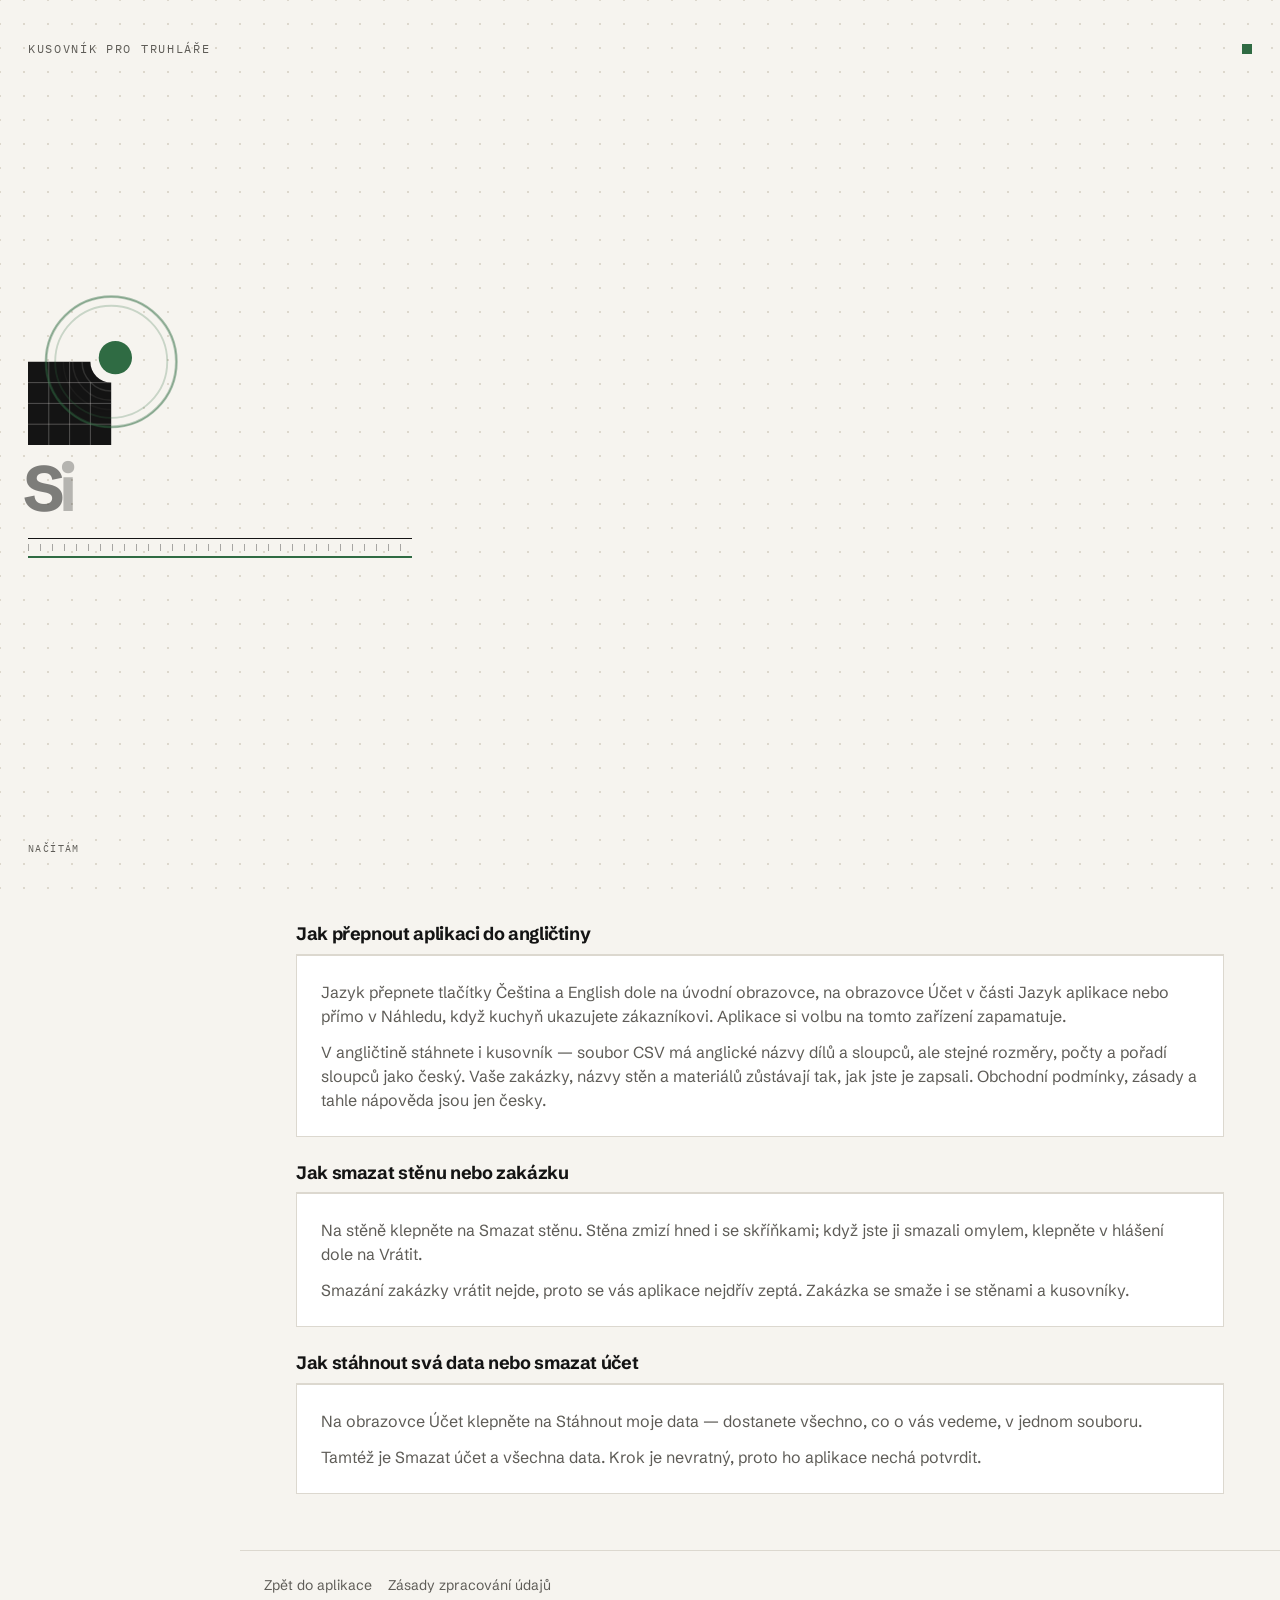
==== commit 5e5710eb: "build 16: rozpracovano (kontrola manifestu (CI): neprošlo)" ====
--- a/web/napoveda.html
+++ b/web/napoveda.html
@@ -57,6 +57,13 @@
         </div>
       </section>
       <section>
+        <h2 class="sekce-titulek">Jak přepnout aplikaci do angličtiny</h2>
+        <div class="karta">
+          <p>Jazyk přepnete tlačítky Čeština a English dole na úvodní obrazovce, na obrazovce Účet v části Jazyk aplikace nebo přímo v Náhledu, když kuchyň ukazujete zákazníkovi. Aplikace si volbu na tomto zařízení zapamatuje.</p>
+          <p>V angličtině stáhnete i kusovník — soubor CSV má anglické názvy dílů a sloupců, ale stejné rozměry, počty a pořadí sloupců jako český. Vaše zakázky, názvy stěn a materiálů zůstávají tak, jak jste je zapsali. Obchodní podmínky, zásady a tahle nápověda jsou jen česky.</p>
+        </div>
+      </section>
+      <section>
         <h2 class="sekce-titulek">Jak smazat stěnu nebo zakázku</h2>
         <div class="karta">
           <p>Na stěně klepněte na Smazat stěnu. Stěna zmizí hned i se skříňkami; když jste ji smazali omylem, klepněte v hlášení dole na Vrátit.</p>
--- a/web/styl.css
+++ b/web/styl.css
@@ -533,6 +533,14 @@
 /* „Naplnit ukázkovými daty“ jen tam, kde to jde (/api/ja to řekne
    hlavičkou) — jinak by tlačítko slibovalo něco, co produkt nemá. */
 html:not(.sg-ukazkova-nabidka) [data-ukazkova-data] { display: none !important; }
+
+/* ── Přepínač jazyka a měny (vkládá web/simtegen.js) ──────────────── */
+/* Do data-prepinac-jazyka / data-prepinac-meny, typicky v patičce nebo
+   u ceníku. Tichá tlačítka vedle sebe, zvolené podtržené barvou produktu —
+   ne další černá akce na obrazovce. Dotykový cíl drží .tlacitko. */
+.sg-prepinac { display: inline-flex; flex-wrap: wrap; gap: var(--mezera-1); }
+.sg-prepinac .tlacitko[aria-pressed="true"] { color: var(--barva-inkoust); box-shadow: inset 0 -2px 0 var(--barva-produktu); }
+.sg-prepinac .tlacitko[aria-pressed="false"] { color: var(--barva-tuzka); }
 
 /* ── Pomocné ──────────────────────────────────────────────────────── */
 [hidden] { display: none !important; }
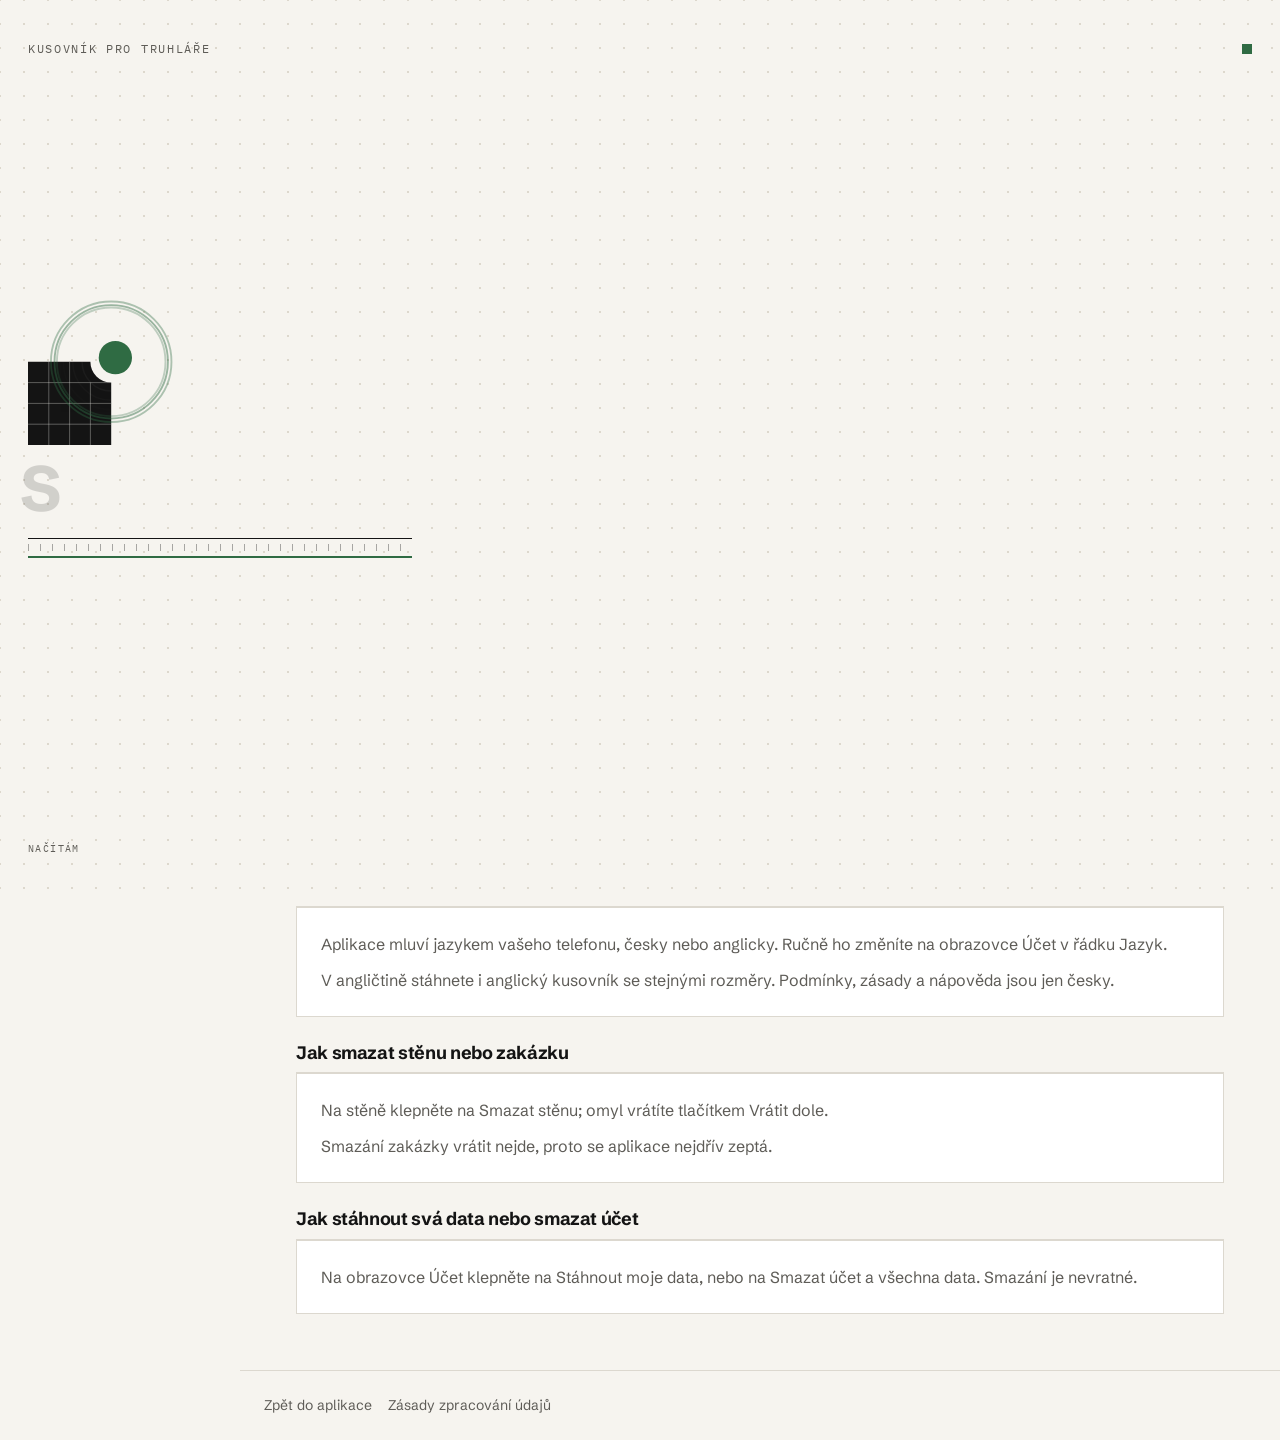
==== commit 61d7a9a1: "build 18: rozpracovano (kontrola manifestu (CI): neprošlo)" ====
--- a/web/napoveda.html
+++ b/web/napoveda.html
@@ -6,7 +6,7 @@
   <meta name="viewport" content="width=device-width, initial-scale=1, viewport-fit=cover">
   <meta name="application-name" content="Kusovník pro truhláře">
   <title>Nápověda — Kusovník pro truhláře</title>
-  <meta name="description" content="Nápověda k aplikaci Kusovník pro truhláře: Kusovník pro truhláře je aplikace pro truhláře a výrobce kuchyní na míru. U zákazníka v telefonu nebo tabletu…">
+  <meta name="description" content="Nápověda k aplikaci Kusovník pro truhláře: Kusovník pro truhláře: u zákazníka zadáte stěny a skříňky, aplikace spočítá kusovník desek pro nářezové centrum.">
   <link rel="stylesheet" href="styl.css">
   <link rel="stylesheet" href="produkt.css">
 </head>
@@ -28,53 +28,52 @@
     </header>
     <main class="obsah">
       <section class="karta">
-        <p>Kusovník pro truhláře je aplikace pro truhláře a výrobce kuchyní na míru. U zákazníka v telefonu nebo tabletu zadáte stěny a skříňky a aplikace z nich spočítá kusovník desek pro nářezové centrum.</p>
+        <p>Kusovník pro truhláře: u zákazníka zadáte stěny a skříňky, aplikace spočítá kusovník desek pro nářezové centrum.</p>
       </section>
       <section>
         <h2 class="sekce-titulek">Jak založit zakázku</h2>
         <div class="karta">
-          <p>V Zakázkách klepněte na Nová zakázka a vyplňte název, třeba jméno zákazníka a místnost. Zakázka se ukládá průběžně, takže měření na tabletu u zákazníka dopracujete později v dílně na počítači.</p>
+          <p>V Zakázkách klepněte na Nová zakázka a vyplňte název. Zakázka se ukládá průběžně, měření dopracujete později na počítači.</p>
         </div>
       </section>
       <section>
         <h2 class="sekce-titulek">Jak zadat stěnu, okna a skříňky</h2>
         <div class="karta">
-          <p>V zakázce klepněte na Přidat stěnu a zadejte její délku a výšku. Na stěně pak přidáte okna a dveře a tlačítkem Přidat skříňku spodní, horní, vysoké nebo rohové skříňky.</p>
-          <p>Výkres stěny ukazuje vše v měřítku. Když se skříňky překrývají nebo zasahují do okna, aplikace vás upozorní.</p>
+          <p>V zakázce klepněte na Přidat stěnu a zadejte délku a výšku. Pak přidejte okna, dveře a skříňky.</p>
+          <p>Když se skříňky překrývají nebo zasahují do okna, aplikace vás upozorní.</p>
         </div>
       </section>
       <section>
         <h2 class="sekce-titulek">Jak vygenerovat kusovník</h2>
         <div class="karta">
-          <p>V zakázce klepněte na Vygenerovat kusovník. Díly se spočítají podle standardu vaší dílny — tloušťky desky, typu zad, spár a olepení hran, které nastavíte v Můj standard.</p>
-          <p>Tlačítkem Stáhnout CSV stáhnete soubor pro nářezové centrum. Rozměry před odesláním vždy zkontrolujte.</p>
+          <p>V zakázce klepněte na Vygenerovat kusovník a pak na Stáhnout CSV pro nářezové centrum. Rozměry před odesláním zkontrolujte.</p>
+          <p>Díly se počítají podle Mého standardu: tloušťka desky, záda, spáry a olepení. Bez zaškrtnutí hotového dílu po olepení je v kusovníku řez a hranu přidá nářezové centrum.</p>
         </div>
       </section>
       <section>
         <h2 class="sekce-titulek">Jak použít starší zakázku jako šablonu</h2>
         <div class="karta">
-          <p>V zakázce klepněte na Kopírovat jako šablonu. Vznikne nová zakázka se stejnými stěnami a skříňkami, kterou upravíte pro nového zákazníka.</p>
+          <p>V zakázce klepněte na Kopírovat jako šablonu. Vznikne nová zakázka se stejnými stěnami a skříňkami.</p>
         </div>
       </section>
       <section>
-        <h2 class="sekce-titulek">Jak přepnout aplikaci do angličtiny</h2>
+        <h2 class="sekce-titulek">Jak změnit jazyk</h2>
         <div class="karta">
-          <p>Jazyk přepnete tlačítky Čeština a English dole na úvodní obrazovce, na obrazovce Účet v části Jazyk aplikace nebo přímo v Náhledu, když kuchyň ukazujete zákazníkovi. Aplikace si volbu na tomto zařízení zapamatuje.</p>
-          <p>V angličtině stáhnete i kusovník — soubor CSV má anglické názvy dílů a sloupců, ale stejné rozměry, počty a pořadí sloupců jako český. Vaše zakázky, názvy stěn a materiálů zůstávají tak, jak jste je zapsali. Obchodní podmínky, zásady a tahle nápověda jsou jen česky.</p>
+          <p>Aplikace mluví jazykem vašeho telefonu, česky nebo anglicky. Ručně ho změníte na obrazovce Účet v řádku Jazyk.</p>
+          <p>V angličtině stáhnete i anglický kusovník se stejnými rozměry. Podmínky, zásady a nápověda jsou jen česky.</p>
         </div>
       </section>
       <section>
         <h2 class="sekce-titulek">Jak smazat stěnu nebo zakázku</h2>
         <div class="karta">
-          <p>Na stěně klepněte na Smazat stěnu. Stěna zmizí hned i se skříňkami; když jste ji smazali omylem, klepněte v hlášení dole na Vrátit.</p>
-          <p>Smazání zakázky vrátit nejde, proto se vás aplikace nejdřív zeptá. Zakázka se smaže i se stěnami a kusovníky.</p>
+          <p>Na stěně klepněte na Smazat stěnu; omyl vrátíte tlačítkem Vrátit dole.</p>
+          <p>Smazání zakázky vrátit nejde, proto se aplikace nejdřív zeptá.</p>
         </div>
       </section>
       <section>
         <h2 class="sekce-titulek">Jak stáhnout svá data nebo smazat účet</h2>
         <div class="karta">
-          <p>Na obrazovce Účet klepněte na Stáhnout moje data — dostanete všechno, co o vás vedeme, v jednom souboru.</p>
-          <p>Tamtéž je Smazat účet a všechna data. Krok je nevratný, proto ho aplikace nechá potvrdit.</p>
+          <p>Na obrazovce Účet klepněte na Stáhnout moje data, nebo na Smazat účet a všechna data. Smazání je nevratné.</p>
         </div>
       </section>
     </main>
--- a/web/styl.css
+++ b/web/styl.css
@@ -502,6 +502,11 @@
    play.js nepotvrdí prohlížeč (sg-web) — chyba ji schová, nikdy neukáže. */
 html[data-aplikace]:not(.sg-web) [data-objednavka],
 html.sg-v-aplikaci [data-objednavka] { display: none !important; }
+/* Objednávka na fakturu jen v Česku (simtegen.js objednavkaJenCesko);
+   v aplikaci se o ní nemluví vůbec — tam prodává Google Play. */
+html.sg-mimo-cesko [data-objednavka] { display: none !important; }
+html[data-aplikace]:not(.sg-web) .sg-objednavka-mimo,
+html.sg-v-aplikaci .sg-objednavka-mimo { display: none !important; }
 html:not(.sg-ukazka) [data-ukazka] { display: none !important; }
 .sg-play { display: flex; flex-direction: column; gap: var(--mezera-3); }
 .sg-play-nabidka { display: flex; flex-direction: column; gap: var(--mezera-2); padding-top: var(--mezera-3); border-top: 1px solid var(--barva-linka); }
@@ -527,6 +532,9 @@
 .sg-pruh--brzy { background: var(--barva-varovani-pozadi); color: var(--barva-varovani); border-color: currentColor; }
 .sg-pruh--konec { background: var(--barva-chyba-pozadi); color: var(--barva-chyba); border-color: currentColor; }
 .sg-pruh--ukazka { border-left-color: var(--barva-inkoust); border-style: dashed; border-left-style: solid; }
+/* „Proč nepokračujete?“ — po konci zkušebního nebo předplaceného období,
+   jedno klepnutí; důvody se zalamují pod otázku. */
+.sg-odchod-duvody { display: flex; flex-wrap: wrap; gap: var(--mezera-2); flex: 1 1 100%; }
 /* No connection (SimteGen.offline): a warning, not an error — nothing is
    lost, it just cannot load right now. */
 .sg-pruh--offline { background: var(--barva-varovani-pozadi); color: var(--barva-varovani); border-color: currentColor; }
@@ -538,9 +546,12 @@
 /* Do data-prepinac-jazyka / data-prepinac-meny, typicky v patičce nebo
    u ceníku. Tichá tlačítka vedle sebe, zvolené podtržené barvou produktu —
    ne další černá akce na obrazovce. Dotykový cíl drží .tlacitko. */
-.sg-prepinac { display: inline-flex; flex-wrap: wrap; gap: var(--mezera-1); }
-.sg-prepinac .tlacitko[aria-pressed="true"] { color: var(--barva-inkoust); box-shadow: inset 0 -2px 0 var(--barva-produktu); }
-.sg-prepinac .tlacitko[aria-pressed="false"] { color: var(--barva-tuzka); }
+/* Language: one settings row like any other (.radek), the device's language
+   preselected; the phone's own picker opens on tap. */
+.sg-jazyk { display: flex; align-items: center; gap: var(--mezera-3); min-height: 56px; padding: var(--mezera-3) 0; border-bottom: 1px solid var(--barva-linka); color: var(--barva-inkoust); }
+.sg-jazyk-popisek { flex: 1; }
+.sg-jazyk-volba { font: inherit; color: var(--barva-tuzka); background: transparent; border: 0; padding: var(--mezera-2) 0; min-height: 44px; text-align: right; cursor: pointer; }
+.sg-jazyk-volba:focus-visible { outline: 2px solid var(--barva-produktu); outline-offset: 2px; }
 
 /* ── Pomocné ──────────────────────────────────────────────────────── */
 [hidden] { display: none !important; }
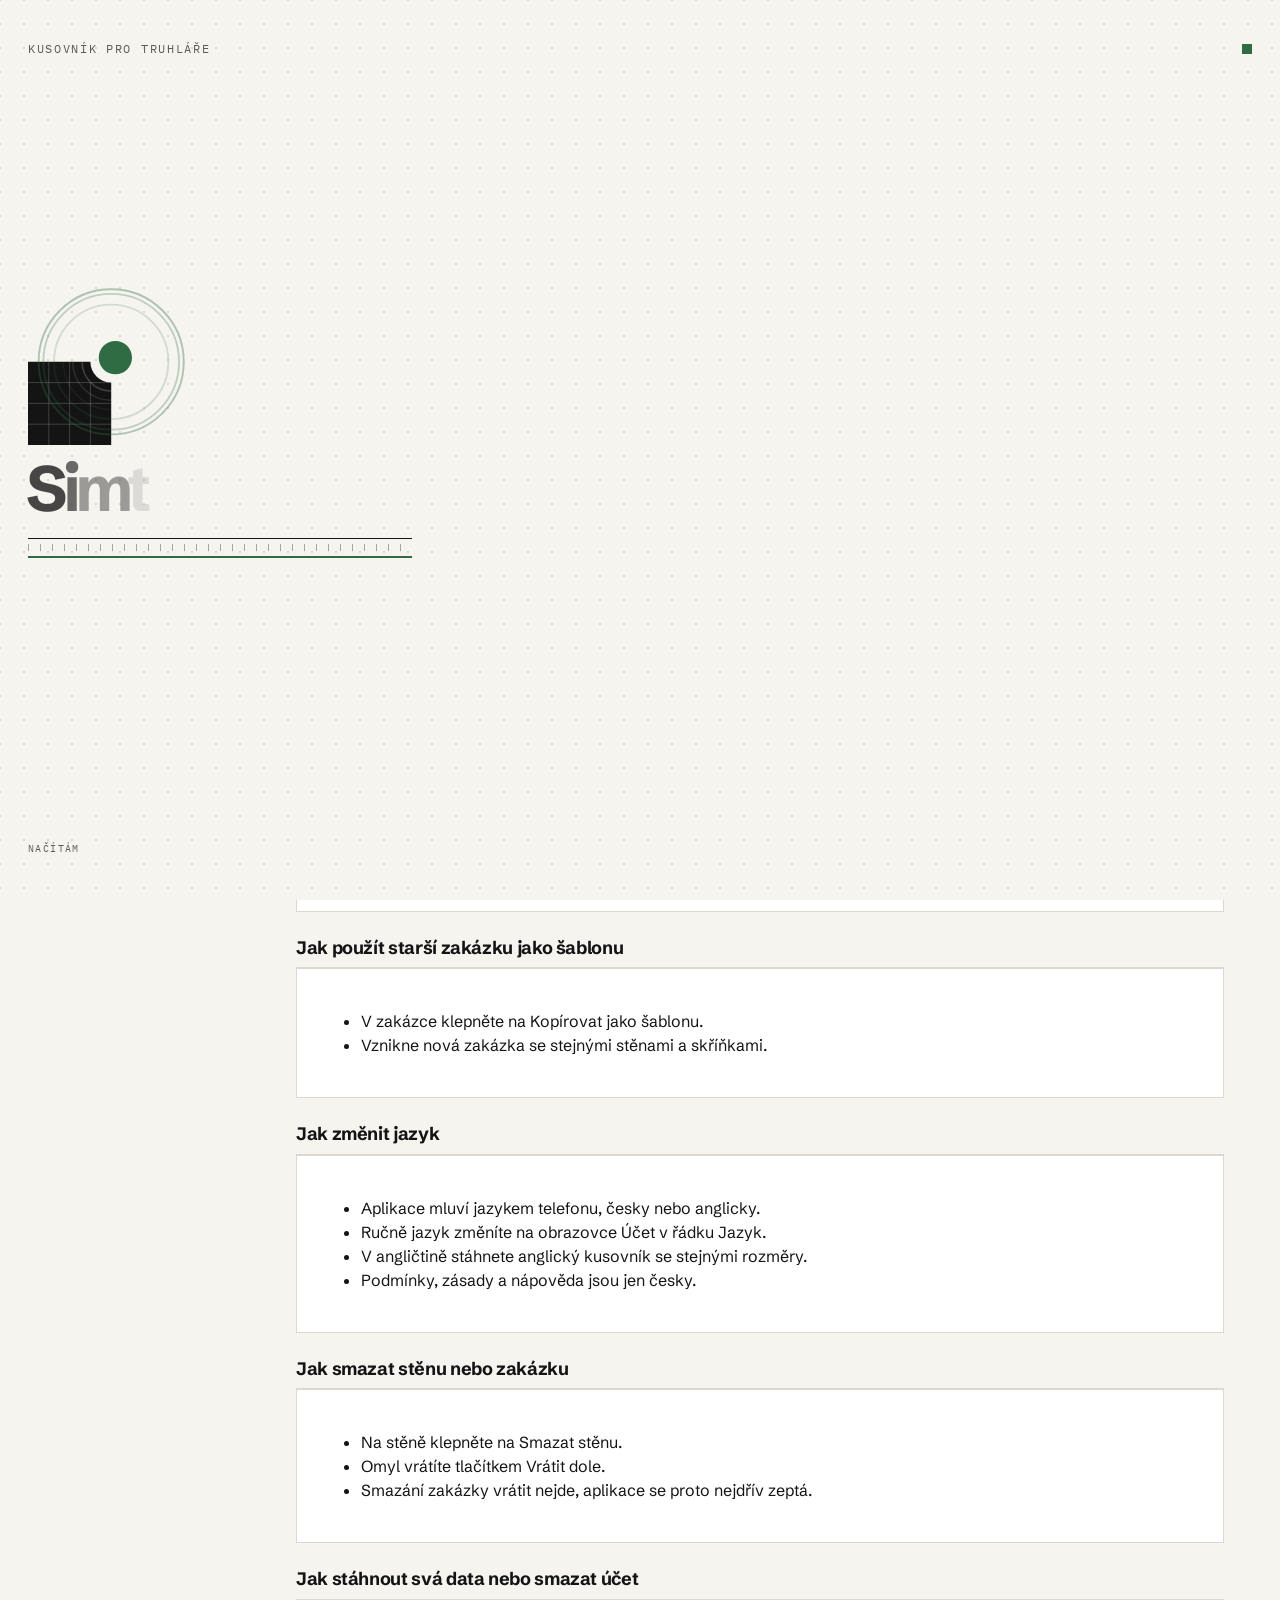
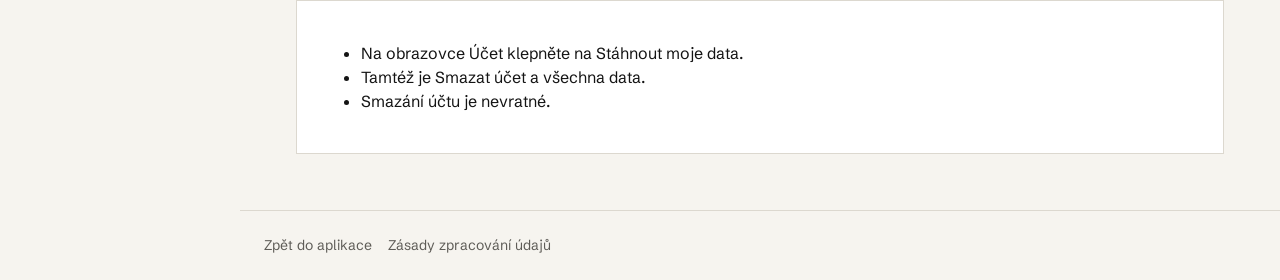
==== commit 51dd2a0a: "build 18: rozpracovano (kontrola manifestu (CI): neprošlo)" ====
--- a/web/napoveda.html
+++ b/web/napoveda.html
@@ -6,7 +6,7 @@
   <meta name="viewport" content="width=device-width, initial-scale=1, viewport-fit=cover">
   <meta name="application-name" content="Kusovník pro truhláře">
   <title>Nápověda — Kusovník pro truhláře</title>
-  <meta name="description" content="Nápověda k aplikaci Kusovník pro truhláře: Kusovník pro truhláře: u zákazníka zadáte stěny a skříňky, aplikace spočítá kusovník desek pro nářezové centrum.">
+  <meta name="description" content="Nápověda k aplikaci Kusovník pro truhláře: Stěny a skříňky zadáte u zákazníka, aplikace spočítá kusovník desek pro nářezové centrum.">
   <link rel="stylesheet" href="styl.css">
   <link rel="stylesheet" href="produkt.css">
 </head>
@@ -28,52 +28,80 @@
     </header>
     <main class="obsah">
       <section class="karta">
-        <p>Kusovník pro truhláře: u zákazníka zadáte stěny a skříňky, aplikace spočítá kusovník desek pro nářezové centrum.</p>
+        <p>Stěny a skříňky zadáte u zákazníka, aplikace spočítá kusovník desek pro nářezové centrum.</p>
       </section>
       <section>
         <h2 class="sekce-titulek">Jak založit zakázku</h2>
         <div class="karta">
-          <p>V Zakázkách klepněte na Nová zakázka a vyplňte název. Zakázka se ukládá průběžně, měření dopracujete později na počítači.</p>
+          <ul>
+            <li>V Zakázkách klepněte na Nová zakázka.</li>
+            <li>Vyplňte název a klepněte na Založit zakázku.</li>
+            <li>Zakázka se ukládá průběžně, měření dokončíte i na počítači.</li>
+          </ul>
         </div>
       </section>
       <section>
         <h2 class="sekce-titulek">Jak zadat stěnu, okna a skříňky</h2>
         <div class="karta">
-          <p>V zakázce klepněte na Přidat stěnu a zadejte délku a výšku. Pak přidejte okna, dveře a skříňky.</p>
-          <p>Když se skříňky překrývají nebo zasahují do okna, aplikace vás upozorní.</p>
+          <ul>
+            <li>V zakázce klepněte u Stěny na Přidat.</li>
+            <li>Zadejte délku a výšku stěny.</li>
+            <li>Přidejte okna a dveře.</li>
+            <li>Klepněte na Přidat skříňku.</li>
+            <li>Překryv nebo zásah do okna aplikace ohlásí.</li>
+          </ul>
         </div>
       </section>
       <section>
         <h2 class="sekce-titulek">Jak vygenerovat kusovník</h2>
         <div class="karta">
-          <p>V zakázce klepněte na Vygenerovat kusovník a pak na Stáhnout CSV pro nářezové centrum. Rozměry před odesláním zkontrolujte.</p>
-          <p>Díly se počítají podle Mého standardu: tloušťka desky, záda, spáry a olepení. Bez zaškrtnutí hotového dílu po olepení je v kusovníku řez a hranu přidá nářezové centrum.</p>
+          <ul>
+            <li>V zakázce klepněte na Vygenerovat kusovník.</li>
+            <li>Klepněte na Stáhnout CSV a pošlete soubor nářezovému centru.</li>
+            <li>Rozměry před odesláním zkontrolujte.</li>
+            <li>Díly se počítají podle obrazovky Standard.</li>
+            <li>Bez volby hotového dílu po olepení je v kusovníku řez a hranu přidá nářezové centrum.</li>
+          </ul>
         </div>
       </section>
       <section>
         <h2 class="sekce-titulek">Jak použít starší zakázku jako šablonu</h2>
         <div class="karta">
-          <p>V zakázce klepněte na Kopírovat jako šablonu. Vznikne nová zakázka se stejnými stěnami a skříňkami.</p>
+          <ul>
+            <li>V zakázce klepněte na Kopírovat jako šablonu.</li>
+            <li>Vznikne nová zakázka se stejnými stěnami a skříňkami.</li>
+          </ul>
         </div>
       </section>
       <section>
         <h2 class="sekce-titulek">Jak změnit jazyk</h2>
         <div class="karta">
-          <p>Aplikace mluví jazykem vašeho telefonu, česky nebo anglicky. Ručně ho změníte na obrazovce Účet v řádku Jazyk.</p>
-          <p>V angličtině stáhnete i anglický kusovník se stejnými rozměry. Podmínky, zásady a nápověda jsou jen česky.</p>
+          <ul>
+            <li>Aplikace mluví jazykem telefonu, česky nebo anglicky.</li>
+            <li>Ručně jazyk změníte na obrazovce Účet v řádku Jazyk.</li>
+            <li>V angličtině stáhnete anglický kusovník se stejnými rozměry.</li>
+            <li>Podmínky, zásady a nápověda jsou jen česky.</li>
+          </ul>
         </div>
       </section>
       <section>
         <h2 class="sekce-titulek">Jak smazat stěnu nebo zakázku</h2>
         <div class="karta">
-          <p>Na stěně klepněte na Smazat stěnu; omyl vrátíte tlačítkem Vrátit dole.</p>
-          <p>Smazání zakázky vrátit nejde, proto se aplikace nejdřív zeptá.</p>
+          <ul>
+            <li>Na stěně klepněte na Smazat stěnu.</li>
+            <li>Omyl vrátíte tlačítkem Vrátit dole.</li>
+            <li>Smazání zakázky vrátit nejde, aplikace se proto nejdřív zeptá.</li>
+          </ul>
         </div>
       </section>
       <section>
         <h2 class="sekce-titulek">Jak stáhnout svá data nebo smazat účet</h2>
         <div class="karta">
-          <p>Na obrazovce Účet klepněte na Stáhnout moje data, nebo na Smazat účet a všechna data. Smazání je nevratné.</p>
+          <ul>
+            <li>Na obrazovce Účet klepněte na Stáhnout moje data.</li>
+            <li>Tamtéž je Smazat účet a všechna data.</li>
+            <li>Smazání účtu je nevratné.</li>
+          </ul>
         </div>
       </section>
     </main>
--- a/web/styl.css
+++ b/web/styl.css
@@ -535,6 +535,9 @@
 /* „Proč nepokračujete?“ — po konci zkušebního nebo předplaceného období,
    jedno klepnutí; důvody se zalamují pod otázku. */
 .sg-odchod-duvody { display: flex; flex-wrap: wrap; gap: var(--mezera-2); flex: 1 1 100%; }
+/* Nápověda ve dvou jazycích (vykresli_napovedu.py): vidět je blok jazyka
+   aplikace, simtegen.js nastaví <html lang>. */
+html[lang="en"] [data-jazyk-napovedy="cs"], html:not([lang="en"]) [data-jazyk-napovedy="en"] { display: none; }
 /* No connection (SimteGen.offline): a warning, not an error — nothing is
    lost, it just cannot load right now. */
 .sg-pruh--offline { background: var(--barva-varovani-pozadi); color: var(--barva-varovani); border-color: currentColor; }
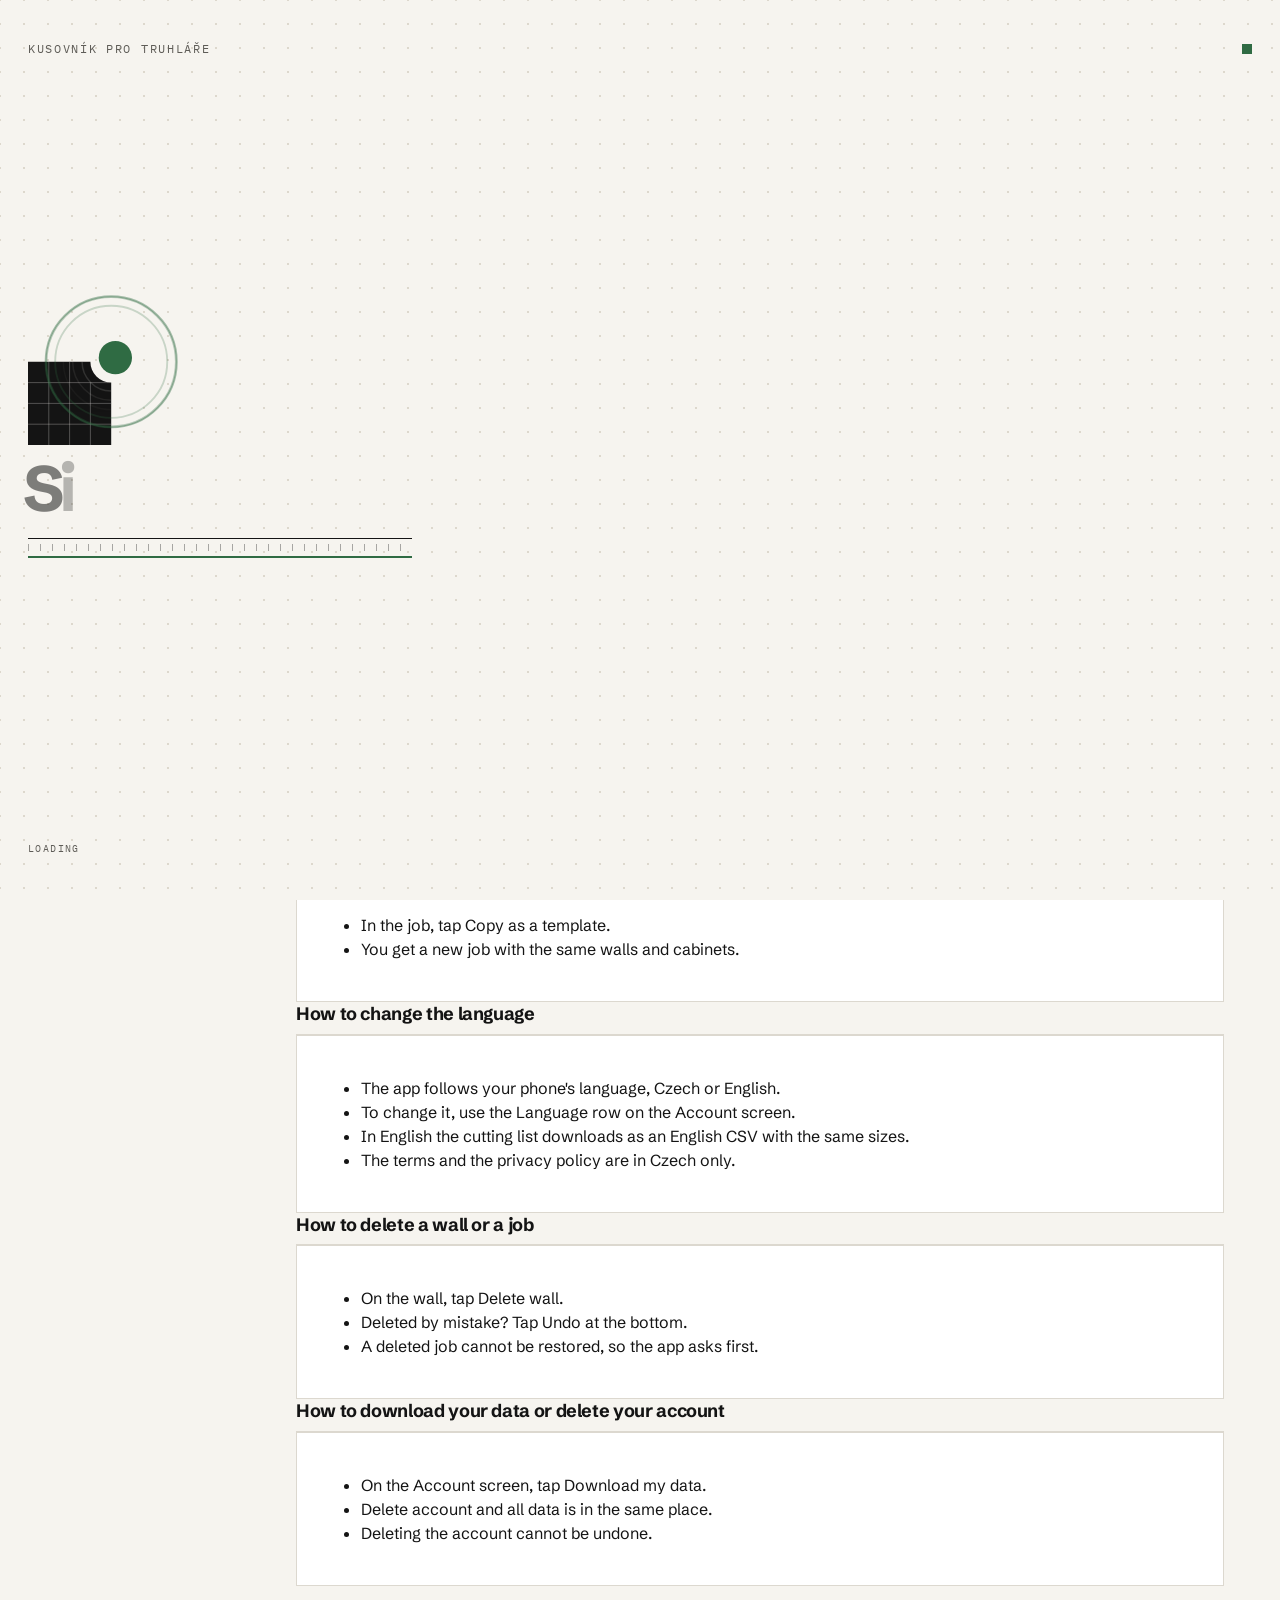
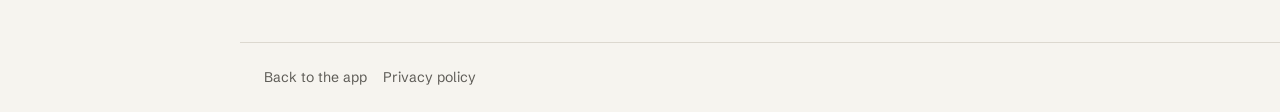
==== commit be833b6d: "build 18: rozpracovano (kontrola manifestu (CI): neprošlo)" ====
--- a/web/napoveda.html
+++ b/web/napoveda.html
@@ -6,6 +6,7 @@
   <meta name="viewport" content="width=device-width, initial-scale=1, viewport-fit=cover">
   <meta name="application-name" content="Kusovník pro truhláře">
   <title>Nápověda — Kusovník pro truhláře</title>
+  <meta name="simtegen-jazyky" content="cs en">
   <meta name="description" content="Nápověda k aplikaci Kusovník pro truhláře: Stěny a skříňky zadáte u zákazníka, aplikace spočítá kusovník desek pro nářezové centrum.">
   <link rel="stylesheet" href="styl.css">
   <link rel="stylesheet" href="produkt.css">
@@ -15,99 +16,180 @@
   <div class="appka">
     <nav class="navigace" aria-label="Hlavní menu">
       <a class="znacka" href="/" aria-label="SimteGen"><span class="znacka-ctverec"></span><span class="znacka-slovo">SimteGen</span></a>
-      <a href="/">Zpět do aplikace</a>
-      <a href="napoveda.html" aria-current="page">Nápověda</a>
+      <a href="/" data-t="sg.napoveda.zpet">Zpět do aplikace</a>
+      <a href="napoveda.html" aria-current="page" data-t="sg.napoveda">Nápověda</a>
       <span class="mezera"></span>
-      <button class="nahlasit-chybu" type="button">Nahlásit chybu</button>
+      <button class="nahlasit-chybu" type="button" data-t="sg.napoveda.nahlasit">Nahlásit chybu</button>
     </nav>
     <header class="hlavicka">
-      <h1>Nápověda</h1>
-      <button type="button" class="nahlasit-chybu jen-telefon" aria-label="Nahlásit chybu">
+      <h1 data-t="sg.napoveda">Nápověda</h1>
+      <button type="button" class="nahlasit-chybu jen-telefon" aria-label="Nahlásit chybu" data-t-aria-label="sg.napoveda.nahlasit">
         <svg viewBox="0 0 24 24" fill="none" stroke="currentColor" stroke-width="1.6" aria-hidden="true"><path d="M5 21V4M5 4h11l-2 4 2 4H5"/></svg>
       </button>
     </header>
     <main class="obsah">
-      <section class="karta">
-        <p>Stěny a skříňky zadáte u zákazníka, aplikace spočítá kusovník desek pro nářezové centrum.</p>
-      </section>
-      <section>
-        <h2 class="sekce-titulek">Jak založit zakázku</h2>
-        <div class="karta">
-          <ul>
-            <li>V Zakázkách klepněte na Nová zakázka.</li>
-            <li>Vyplňte název a klepněte na Založit zakázku.</li>
-            <li>Zakázka se ukládá průběžně, měření dokončíte i na počítači.</li>
-          </ul>
-        </div>
-      </section>
-      <section>
-        <h2 class="sekce-titulek">Jak zadat stěnu, okna a skříňky</h2>
-        <div class="karta">
-          <ul>
-            <li>V zakázce klepněte u Stěny na Přidat.</li>
-            <li>Zadejte délku a výšku stěny.</li>
-            <li>Přidejte okna a dveře.</li>
-            <li>Klepněte na Přidat skříňku.</li>
-            <li>Překryv nebo zásah do okna aplikace ohlásí.</li>
-          </ul>
-        </div>
-      </section>
-      <section>
-        <h2 class="sekce-titulek">Jak vygenerovat kusovník</h2>
-        <div class="karta">
-          <ul>
-            <li>V zakázce klepněte na Vygenerovat kusovník.</li>
-            <li>Klepněte na Stáhnout CSV a pošlete soubor nářezovému centru.</li>
-            <li>Rozměry před odesláním zkontrolujte.</li>
-            <li>Díly se počítají podle obrazovky Standard.</li>
-            <li>Bez volby hotového dílu po olepení je v kusovníku řez a hranu přidá nářezové centrum.</li>
-          </ul>
-        </div>
-      </section>
-      <section>
-        <h2 class="sekce-titulek">Jak použít starší zakázku jako šablonu</h2>
-        <div class="karta">
-          <ul>
-            <li>V zakázce klepněte na Kopírovat jako šablonu.</li>
-            <li>Vznikne nová zakázka se stejnými stěnami a skříňkami.</li>
-          </ul>
-        </div>
-      </section>
-      <section>
-        <h2 class="sekce-titulek">Jak změnit jazyk</h2>
-        <div class="karta">
-          <ul>
-            <li>Aplikace mluví jazykem telefonu, česky nebo anglicky.</li>
-            <li>Ručně jazyk změníte na obrazovce Účet v řádku Jazyk.</li>
-            <li>V angličtině stáhnete anglický kusovník se stejnými rozměry.</li>
-            <li>Podmínky, zásady a nápověda jsou jen česky.</li>
-          </ul>
-        </div>
-      </section>
-      <section>
-        <h2 class="sekce-titulek">Jak smazat stěnu nebo zakázku</h2>
-        <div class="karta">
-          <ul>
-            <li>Na stěně klepněte na Smazat stěnu.</li>
-            <li>Omyl vrátíte tlačítkem Vrátit dole.</li>
-            <li>Smazání zakázky vrátit nejde, aplikace se proto nejdřív zeptá.</li>
-          </ul>
-        </div>
-      </section>
-      <section>
-        <h2 class="sekce-titulek">Jak stáhnout svá data nebo smazat účet</h2>
-        <div class="karta">
-          <ul>
-            <li>Na obrazovce Účet klepněte na Stáhnout moje data.</li>
-            <li>Tamtéž je Smazat účet a všechna data.</li>
-            <li>Smazání účtu je nevratné.</li>
-          </ul>
-        </div>
-      </section>
+      <div lang="cs" data-jazyk-napovedy="cs">
+        <section class="karta">
+          <p>Stěny a skříňky zadáte u zákazníka, aplikace spočítá kusovník desek pro nářezové centrum.</p>
+        </section>
+        <section>
+          <h2 class="sekce-titulek">Jak založit zakázku</h2>
+          <div class="karta">
+            <ul>
+              <li>V Zakázkách klepněte na Nová zakázka.</li>
+              <li>Vyplňte název a klepněte na Založit zakázku.</li>
+              <li>Zakázka se ukládá průběžně, měření dokončíte i na počítači.</li>
+            </ul>
+          </div>
+        </section>
+        <section>
+          <h2 class="sekce-titulek">Jak zadat stěnu, okna a skříňky</h2>
+          <div class="karta">
+            <ul>
+              <li>V zakázce klepněte u Stěny na Přidat.</li>
+              <li>Zadejte délku a výšku stěny.</li>
+              <li>Přidejte okna a dveře.</li>
+              <li>Klepněte na Přidat skříňku.</li>
+              <li>Překryv nebo zásah do okna aplikace ohlásí.</li>
+            </ul>
+          </div>
+        </section>
+        <section>
+          <h2 class="sekce-titulek">Jak vygenerovat kusovník</h2>
+          <div class="karta">
+            <ul>
+              <li>V zakázce klepněte na Vygenerovat kusovník.</li>
+              <li>Klepněte na Stáhnout CSV a pošlete soubor nářezovému centru.</li>
+              <li>Rozměry před odesláním zkontrolujte.</li>
+              <li>Díly se počítají podle obrazovky Standard.</li>
+              <li>Bez volby hotového dílu po olepení je v kusovníku řez a hranu přidá nářezové centrum.</li>
+            </ul>
+          </div>
+        </section>
+        <section>
+          <h2 class="sekce-titulek">Jak použít starší zakázku jako šablonu</h2>
+          <div class="karta">
+            <ul>
+              <li>V zakázce klepněte na Kopírovat jako šablonu.</li>
+              <li>Vznikne nová zakázka se stejnými stěnami a skříňkami.</li>
+            </ul>
+          </div>
+        </section>
+        <section>
+          <h2 class="sekce-titulek">Jak změnit jazyk</h2>
+          <div class="karta">
+            <ul>
+              <li>Aplikace mluví jazykem telefonu, česky nebo anglicky.</li>
+              <li>Ručně jazyk změníte na obrazovce Účet v řádku Jazyk.</li>
+              <li>V angličtině stáhnete anglický kusovník se stejnými rozměry.</li>
+              <li>Podmínky a zásady jsou jen česky.</li>
+            </ul>
+          </div>
+        </section>
+        <section>
+          <h2 class="sekce-titulek">Jak smazat stěnu nebo zakázku</h2>
+          <div class="karta">
+            <ul>
+              <li>Na stěně klepněte na Smazat stěnu.</li>
+              <li>Omyl vrátíte tlačítkem Vrátit dole.</li>
+              <li>Smazání zakázky vrátit nejde, aplikace se proto nejdřív zeptá.</li>
+            </ul>
+          </div>
+        </section>
+        <section>
+          <h2 class="sekce-titulek">Jak stáhnout svá data nebo smazat účet</h2>
+          <div class="karta">
+            <ul>
+              <li>Na obrazovce Účet klepněte na Stáhnout moje data.</li>
+              <li>Tamtéž je Smazat účet a všechna data.</li>
+              <li>Smazání účtu je nevratné.</li>
+            </ul>
+          </div>
+        </section>
+      </div>
+      <div lang="en" data-jazyk-napovedy="en">
+        <section class="karta">
+          <p>Enter walls and cabinets at the client&#x27;s home and the app works out the board cutting list for the cutting centre.</p>
+        </section>
+        <section>
+          <h2 class="sekce-titulek">How to create a job</h2>
+          <div class="karta">
+            <ul>
+              <li>In Jobs, tap New job.</li>
+              <li>Enter a name and tap Create job.</li>
+              <li>The job saves as you go, so you can finish measuring on a computer.</li>
+            </ul>
+          </div>
+        </section>
+        <section>
+          <h2 class="sekce-titulek">How to enter a wall, windows and cabinets</h2>
+          <div class="karta">
+            <ul>
+              <li>In the job, tap Add next to Walls.</li>
+              <li>Enter the wall length and height.</li>
+              <li>Add windows and doors.</li>
+              <li>Tap Add cabinet.</li>
+              <li>The app warns you when cabinets overlap or run into a window.</li>
+            </ul>
+          </div>
+        </section>
+        <section>
+          <h2 class="sekce-titulek">How to generate a cutting list</h2>
+          <div class="karta">
+            <ul>
+              <li>In the job, tap Generate cutting list.</li>
+              <li>Tap Download CSV and send the file to the cutting centre.</li>
+              <li>Check the sizes before you send them.</li>
+              <li>Parts follow your settings on the Standard screen.</li>
+              <li>Without the finished-part-after-edging option, the list gives the cut and the cutting centre adds the edge.</li>
+            </ul>
+          </div>
+        </section>
+        <section>
+          <h2 class="sekce-titulek">How to reuse an older job as a template</h2>
+          <div class="karta">
+            <ul>
+              <li>In the job, tap Copy as a template.</li>
+              <li>You get a new job with the same walls and cabinets.</li>
+            </ul>
+          </div>
+        </section>
+        <section>
+          <h2 class="sekce-titulek">How to change the language</h2>
+          <div class="karta">
+            <ul>
+              <li>The app follows your phone&#x27;s language, Czech or English.</li>
+              <li>To change it, use the Language row on the Account screen.</li>
+              <li>In English the cutting list downloads as an English CSV with the same sizes.</li>
+              <li>The terms and the privacy policy are in Czech only.</li>
+            </ul>
+          </div>
+        </section>
+        <section>
+          <h2 class="sekce-titulek">How to delete a wall or a job</h2>
+          <div class="karta">
+            <ul>
+              <li>On the wall, tap Delete wall.</li>
+              <li>Deleted by mistake? Tap Undo at the bottom.</li>
+              <li>A deleted job cannot be restored, so the app asks first.</li>
+            </ul>
+          </div>
+        </section>
+        <section>
+          <h2 class="sekce-titulek">How to download your data or delete your account</h2>
+          <div class="karta">
+            <ul>
+              <li>On the Account screen, tap Download my data.</li>
+              <li>Delete account and all data is in the same place.</li>
+              <li>Deleting the account cannot be undone.</li>
+            </ul>
+          </div>
+        </section>
+      </div>
     </main>
     <footer class="paticka">
-      <a href="/">Zpět do aplikace</a>
-      <a href="zasady.html">Zásady zpracování údajů</a>
+      <a href="/" data-t="sg.napoveda.zpet">Zpět do aplikace</a>
+      <a href="zasady.html" data-t="sg.napoveda.zasady">Zásady zpracování údajů</a>
     </footer>
   </div>
 </body>
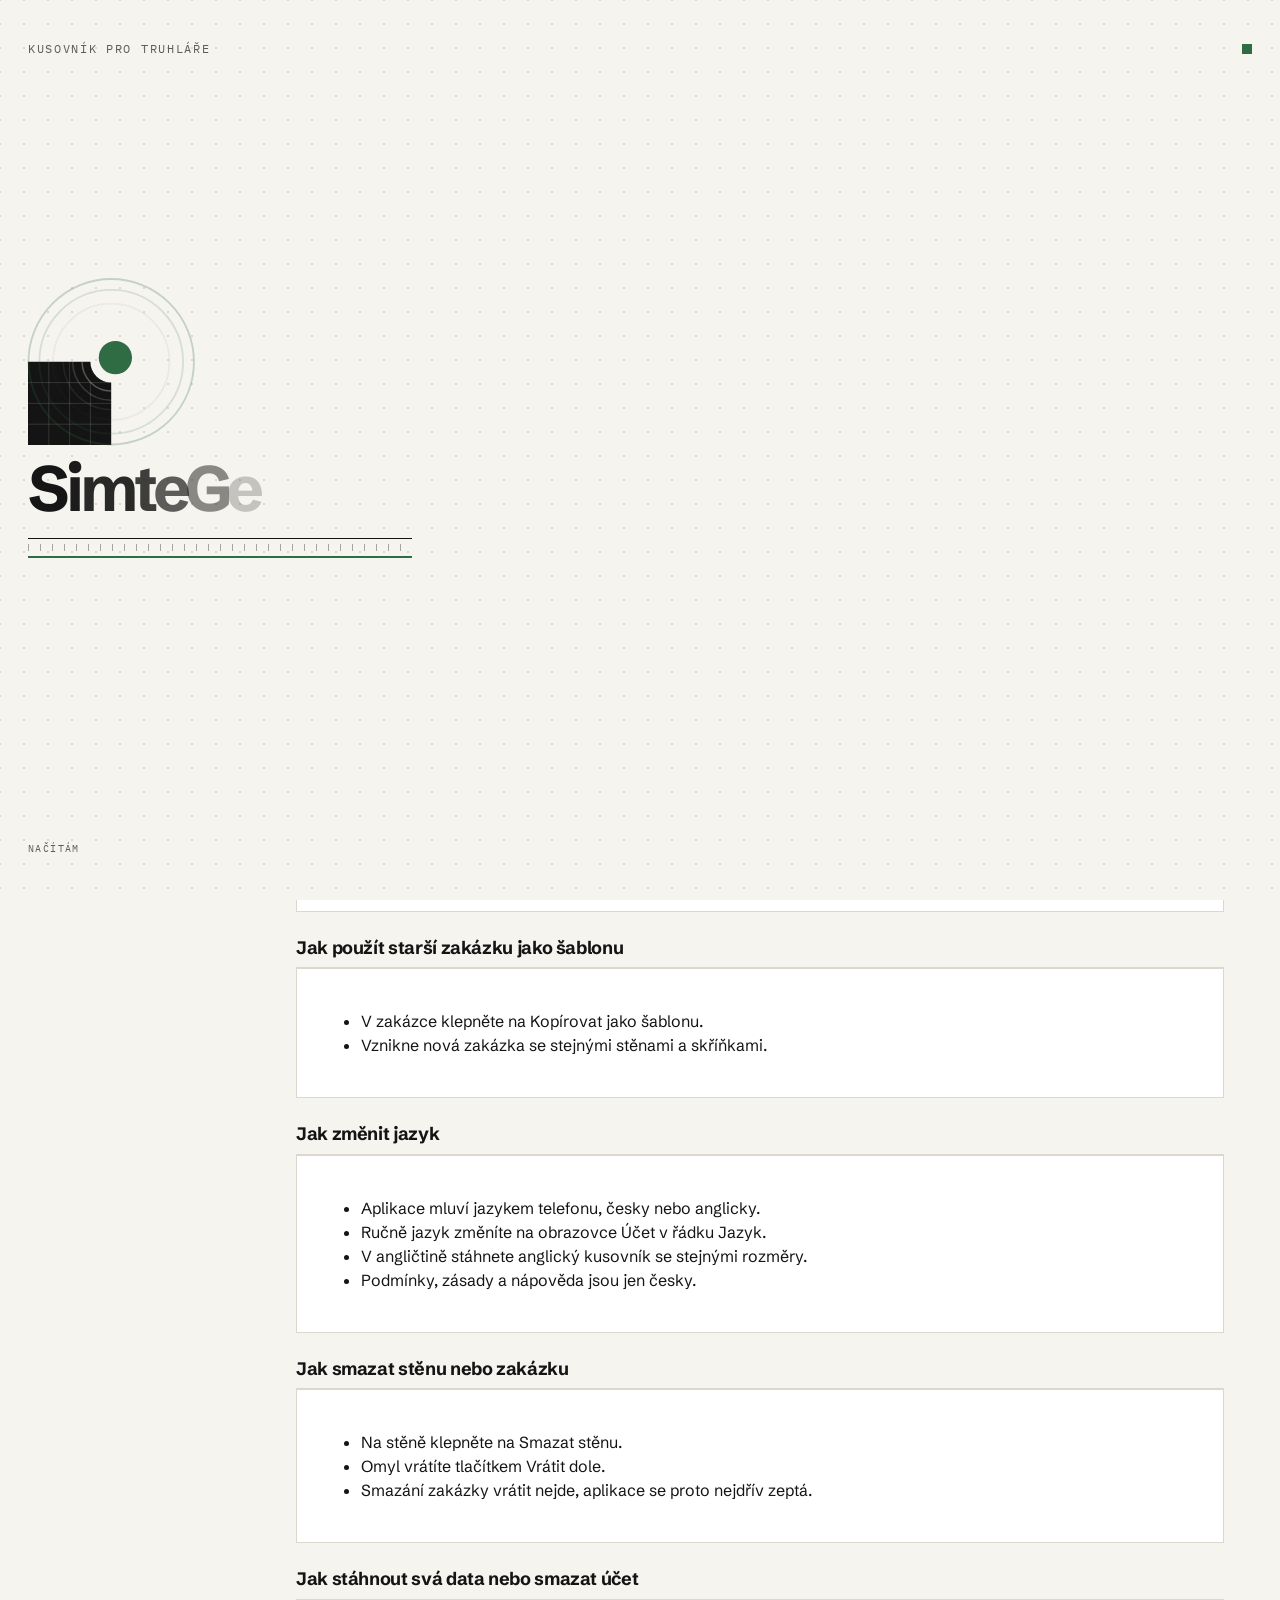
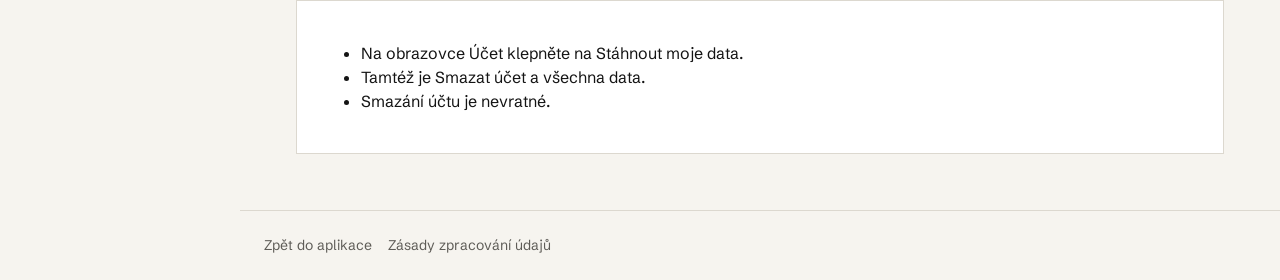
==== commit 25424b5d: "build 18: rozpracovano (kontrola manifestu (CI): neprošlo)" ====
--- a/web/napoveda.html
+++ b/web/napoveda.html
@@ -6,7 +6,6 @@
   <meta name="viewport" content="width=device-width, initial-scale=1, viewport-fit=cover">
   <meta name="application-name" content="Kusovník pro truhláře">
   <title>Nápověda — Kusovník pro truhláře</title>
-  <meta name="simtegen-jazyky" content="cs en">
   <meta name="description" content="Nápověda k aplikaci Kusovník pro truhláře: Stěny a skříňky zadáte u zákazníka, aplikace spočítá kusovník desek pro nářezové centrum.">
   <link rel="stylesheet" href="styl.css">
   <link rel="stylesheet" href="produkt.css">
@@ -16,180 +15,99 @@
   <div class="appka">
     <nav class="navigace" aria-label="Hlavní menu">
       <a class="znacka" href="/" aria-label="SimteGen"><span class="znacka-ctverec"></span><span class="znacka-slovo">SimteGen</span></a>
-      <a href="/" data-t="sg.napoveda.zpet">Zpět do aplikace</a>
-      <a href="napoveda.html" aria-current="page" data-t="sg.napoveda">Nápověda</a>
+      <a href="/">Zpět do aplikace</a>
+      <a href="napoveda.html" aria-current="page">Nápověda</a>
       <span class="mezera"></span>
-      <button class="nahlasit-chybu" type="button" data-t="sg.napoveda.nahlasit">Nahlásit chybu</button>
+      <button class="nahlasit-chybu" type="button">Nahlásit chybu</button>
     </nav>
     <header class="hlavicka">
-      <h1 data-t="sg.napoveda">Nápověda</h1>
-      <button type="button" class="nahlasit-chybu jen-telefon" aria-label="Nahlásit chybu" data-t-aria-label="sg.napoveda.nahlasit">
+      <h1>Nápověda</h1>
+      <button type="button" class="nahlasit-chybu jen-telefon" aria-label="Nahlásit chybu">
         <svg viewBox="0 0 24 24" fill="none" stroke="currentColor" stroke-width="1.6" aria-hidden="true"><path d="M5 21V4M5 4h11l-2 4 2 4H5"/></svg>
       </button>
     </header>
     <main class="obsah">
-      <div lang="cs" data-jazyk-napovedy="cs">
-        <section class="karta">
-          <p>Stěny a skříňky zadáte u zákazníka, aplikace spočítá kusovník desek pro nářezové centrum.</p>
-        </section>
-        <section>
-          <h2 class="sekce-titulek">Jak založit zakázku</h2>
-          <div class="karta">
-            <ul>
-              <li>V Zakázkách klepněte na Nová zakázka.</li>
-              <li>Vyplňte název a klepněte na Založit zakázku.</li>
-              <li>Zakázka se ukládá průběžně, měření dokončíte i na počítači.</li>
-            </ul>
-          </div>
-        </section>
-        <section>
-          <h2 class="sekce-titulek">Jak zadat stěnu, okna a skříňky</h2>
-          <div class="karta">
-            <ul>
-              <li>V zakázce klepněte u Stěny na Přidat.</li>
-              <li>Zadejte délku a výšku stěny.</li>
-              <li>Přidejte okna a dveře.</li>
-              <li>Klepněte na Přidat skříňku.</li>
-              <li>Překryv nebo zásah do okna aplikace ohlásí.</li>
-            </ul>
-          </div>
-        </section>
-        <section>
-          <h2 class="sekce-titulek">Jak vygenerovat kusovník</h2>
-          <div class="karta">
-            <ul>
-              <li>V zakázce klepněte na Vygenerovat kusovník.</li>
-              <li>Klepněte na Stáhnout CSV a pošlete soubor nářezovému centru.</li>
-              <li>Rozměry před odesláním zkontrolujte.</li>
-              <li>Díly se počítají podle obrazovky Standard.</li>
-              <li>Bez volby hotového dílu po olepení je v kusovníku řez a hranu přidá nářezové centrum.</li>
-            </ul>
-          </div>
-        </section>
-        <section>
-          <h2 class="sekce-titulek">Jak použít starší zakázku jako šablonu</h2>
-          <div class="karta">
-            <ul>
-              <li>V zakázce klepněte na Kopírovat jako šablonu.</li>
-              <li>Vznikne nová zakázka se stejnými stěnami a skříňkami.</li>
-            </ul>
-          </div>
-        </section>
-        <section>
-          <h2 class="sekce-titulek">Jak změnit jazyk</h2>
-          <div class="karta">
-            <ul>
-              <li>Aplikace mluví jazykem telefonu, česky nebo anglicky.</li>
-              <li>Ručně jazyk změníte na obrazovce Účet v řádku Jazyk.</li>
-              <li>V angličtině stáhnete anglický kusovník se stejnými rozměry.</li>
-              <li>Podmínky a zásady jsou jen česky.</li>
-            </ul>
-          </div>
-        </section>
-        <section>
-          <h2 class="sekce-titulek">Jak smazat stěnu nebo zakázku</h2>
-          <div class="karta">
-            <ul>
-              <li>Na stěně klepněte na Smazat stěnu.</li>
-              <li>Omyl vrátíte tlačítkem Vrátit dole.</li>
-              <li>Smazání zakázky vrátit nejde, aplikace se proto nejdřív zeptá.</li>
-            </ul>
-          </div>
-        </section>
-        <section>
-          <h2 class="sekce-titulek">Jak stáhnout svá data nebo smazat účet</h2>
-          <div class="karta">
-            <ul>
-              <li>Na obrazovce Účet klepněte na Stáhnout moje data.</li>
-              <li>Tamtéž je Smazat účet a všechna data.</li>
-              <li>Smazání účtu je nevratné.</li>
-            </ul>
-          </div>
-        </section>
-      </div>
-      <div lang="en" data-jazyk-napovedy="en">
-        <section class="karta">
-          <p>Enter walls and cabinets at the client&#x27;s home and the app works out the board cutting list for the cutting centre.</p>
-        </section>
-        <section>
-          <h2 class="sekce-titulek">How to create a job</h2>
-          <div class="karta">
-            <ul>
-              <li>In Jobs, tap New job.</li>
-              <li>Enter a name and tap Create job.</li>
-              <li>The job saves as you go, so you can finish measuring on a computer.</li>
-            </ul>
-          </div>
-        </section>
-        <section>
-          <h2 class="sekce-titulek">How to enter a wall, windows and cabinets</h2>
-          <div class="karta">
-            <ul>
-              <li>In the job, tap Add next to Walls.</li>
-              <li>Enter the wall length and height.</li>
-              <li>Add windows and doors.</li>
-              <li>Tap Add cabinet.</li>
-              <li>The app warns you when cabinets overlap or run into a window.</li>
-            </ul>
-          </div>
-        </section>
-        <section>
-          <h2 class="sekce-titulek">How to generate a cutting list</h2>
-          <div class="karta">
-            <ul>
-              <li>In the job, tap Generate cutting list.</li>
-              <li>Tap Download CSV and send the file to the cutting centre.</li>
-              <li>Check the sizes before you send them.</li>
-              <li>Parts follow your settings on the Standard screen.</li>
-              <li>Without the finished-part-after-edging option, the list gives the cut and the cutting centre adds the edge.</li>
-            </ul>
-          </div>
-        </section>
-        <section>
-          <h2 class="sekce-titulek">How to reuse an older job as a template</h2>
-          <div class="karta">
-            <ul>
-              <li>In the job, tap Copy as a template.</li>
-              <li>You get a new job with the same walls and cabinets.</li>
-            </ul>
-          </div>
-        </section>
-        <section>
-          <h2 class="sekce-titulek">How to change the language</h2>
-          <div class="karta">
-            <ul>
-              <li>The app follows your phone&#x27;s language, Czech or English.</li>
-              <li>To change it, use the Language row on the Account screen.</li>
-              <li>In English the cutting list downloads as an English CSV with the same sizes.</li>
-              <li>The terms and the privacy policy are in Czech only.</li>
-            </ul>
-          </div>
-        </section>
-        <section>
-          <h2 class="sekce-titulek">How to delete a wall or a job</h2>
-          <div class="karta">
-            <ul>
-              <li>On the wall, tap Delete wall.</li>
-              <li>Deleted by mistake? Tap Undo at the bottom.</li>
-              <li>A deleted job cannot be restored, so the app asks first.</li>
-            </ul>
-          </div>
-        </section>
-        <section>
-          <h2 class="sekce-titulek">How to download your data or delete your account</h2>
-          <div class="karta">
-            <ul>
-              <li>On the Account screen, tap Download my data.</li>
-              <li>Delete account and all data is in the same place.</li>
-              <li>Deleting the account cannot be undone.</li>
-            </ul>
-          </div>
-        </section>
-      </div>
+      <section class="karta">
+        <p>Stěny a skříňky zadáte u zákazníka, aplikace spočítá kusovník desek pro nářezové centrum.</p>
+      </section>
+      <section>
+        <h2 class="sekce-titulek">Jak založit zakázku</h2>
+        <div class="karta">
+          <ul>
+            <li>V Zakázkách klepněte na Nová zakázka.</li>
+            <li>Vyplňte název a klepněte na Založit zakázku.</li>
+            <li>Zakázka se ukládá průběžně, měření dokončíte i na počítači.</li>
+          </ul>
+        </div>
+      </section>
+      <section>
+        <h2 class="sekce-titulek">Jak zadat stěnu, okna a skříňky</h2>
+        <div class="karta">
+          <ul>
+            <li>V zakázce klepněte u Stěny na Přidat.</li>
+            <li>Zadejte délku a výšku stěny.</li>
+            <li>Přidejte okna a dveře.</li>
+            <li>Klepněte na Přidat skříňku.</li>
+            <li>Překryv nebo zásah do okna aplikace ohlásí.</li>
+          </ul>
+        </div>
+      </section>
+      <section>
+        <h2 class="sekce-titulek">Jak vygenerovat kusovník</h2>
+        <div class="karta">
+          <ul>
+            <li>V zakázce klepněte na Vygenerovat kusovník.</li>
+            <li>Klepněte na Stáhnout CSV a pošlete soubor nářezovému centru.</li>
+            <li>Rozměry před odesláním zkontrolujte.</li>
+            <li>Díly se počítají podle obrazovky Standard.</li>
+            <li>Bez volby hotového dílu po olepení je v kusovníku řez a hranu přidá nářezové centrum.</li>
+          </ul>
+        </div>
+      </section>
+      <section>
+        <h2 class="sekce-titulek">Jak použít starší zakázku jako šablonu</h2>
+        <div class="karta">
+          <ul>
+            <li>V zakázce klepněte na Kopírovat jako šablonu.</li>
+            <li>Vznikne nová zakázka se stejnými stěnami a skříňkami.</li>
+          </ul>
+        </div>
+      </section>
+      <section>
+        <h2 class="sekce-titulek">Jak změnit jazyk</h2>
+        <div class="karta">
+          <ul>
+            <li>Aplikace mluví jazykem telefonu, česky nebo anglicky.</li>
+            <li>Ručně jazyk změníte na obrazovce Účet v řádku Jazyk.</li>
+            <li>V angličtině stáhnete anglický kusovník se stejnými rozměry.</li>
+            <li>Podmínky, zásady a nápověda jsou jen česky.</li>
+          </ul>
+        </div>
+      </section>
+      <section>
+        <h2 class="sekce-titulek">Jak smazat stěnu nebo zakázku</h2>
+        <div class="karta">
+          <ul>
+            <li>Na stěně klepněte na Smazat stěnu.</li>
+            <li>Omyl vrátíte tlačítkem Vrátit dole.</li>
+            <li>Smazání zakázky vrátit nejde, aplikace se proto nejdřív zeptá.</li>
+          </ul>
+        </div>
+      </section>
+      <section>
+        <h2 class="sekce-titulek">Jak stáhnout svá data nebo smazat účet</h2>
+        <div class="karta">
+          <ul>
+            <li>Na obrazovce Účet klepněte na Stáhnout moje data.</li>
+            <li>Tamtéž je Smazat účet a všechna data.</li>
+            <li>Smazání účtu je nevratné.</li>
+          </ul>
+        </div>
+      </section>
     </main>
     <footer class="paticka">
-      <a href="/" data-t="sg.napoveda.zpet">Zpět do aplikace</a>
-      <a href="zasady.html" data-t="sg.napoveda.zasady">Zásady zpracování údajů</a>
+      <a href="/">Zpět do aplikace</a>
+      <a href="zasady.html">Zásady zpracování údajů</a>
     </footer>
   </div>
 </body>
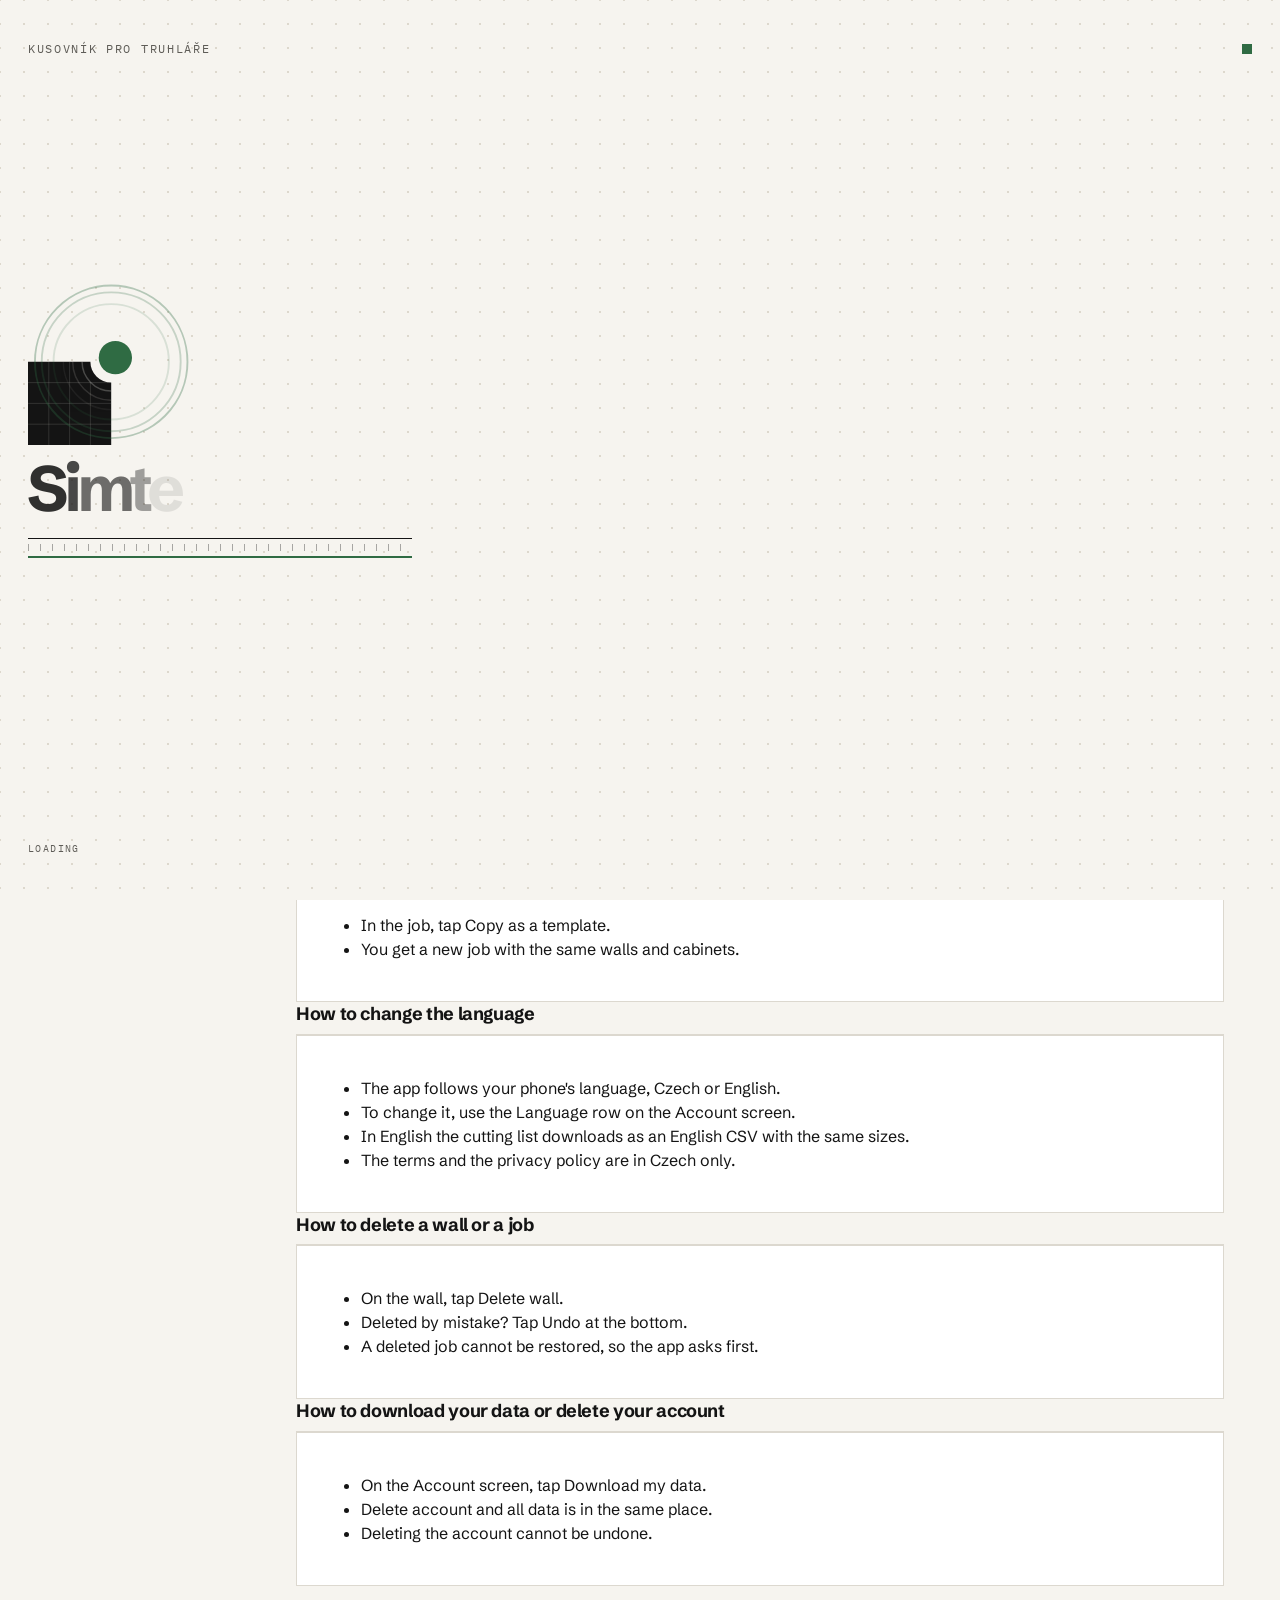
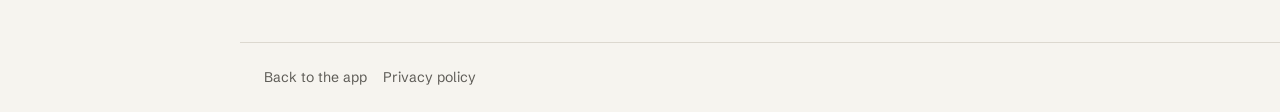
==== commit 8f44dc20: "build 18: rozpracovano (kontrola manifestu (CI): neprošlo)" ====
--- a/web/napoveda.html
+++ b/web/napoveda.html
@@ -6,6 +6,7 @@
   <meta name="viewport" content="width=device-width, initial-scale=1, viewport-fit=cover">
   <meta name="application-name" content="Kusovník pro truhláře">
   <title>Nápověda — Kusovník pro truhláře</title>
+  <meta name="simtegen-jazyky" content="cs en">
   <meta name="description" content="Nápověda k aplikaci Kusovník pro truhláře: Stěny a skříňky zadáte u zákazníka, aplikace spočítá kusovník desek pro nářezové centrum.">
   <link rel="stylesheet" href="styl.css">
   <link rel="stylesheet" href="produkt.css">
@@ -15,99 +16,180 @@
   <div class="appka">
     <nav class="navigace" aria-label="Hlavní menu">
       <a class="znacka" href="/" aria-label="SimteGen"><span class="znacka-ctverec"></span><span class="znacka-slovo">SimteGen</span></a>
-      <a href="/">Zpět do aplikace</a>
-      <a href="napoveda.html" aria-current="page">Nápověda</a>
+      <a href="/" data-t="sg.napoveda.zpet">Zpět do aplikace</a>
+      <a href="napoveda.html" aria-current="page" data-t="sg.napoveda">Nápověda</a>
       <span class="mezera"></span>
-      <button class="nahlasit-chybu" type="button">Nahlásit chybu</button>
+      <button class="nahlasit-chybu" type="button" data-t="sg.napoveda.nahlasit">Nahlásit chybu</button>
     </nav>
     <header class="hlavicka">
-      <h1>Nápověda</h1>
-      <button type="button" class="nahlasit-chybu jen-telefon" aria-label="Nahlásit chybu">
+      <h1 data-t="sg.napoveda">Nápověda</h1>
+      <button type="button" class="nahlasit-chybu jen-telefon" aria-label="Nahlásit chybu" data-t-aria-label="sg.napoveda.nahlasit">
         <svg viewBox="0 0 24 24" fill="none" stroke="currentColor" stroke-width="1.6" aria-hidden="true"><path d="M5 21V4M5 4h11l-2 4 2 4H5"/></svg>
       </button>
     </header>
     <main class="obsah">
-      <section class="karta">
-        <p>Stěny a skříňky zadáte u zákazníka, aplikace spočítá kusovník desek pro nářezové centrum.</p>
-      </section>
-      <section>
-        <h2 class="sekce-titulek">Jak založit zakázku</h2>
-        <div class="karta">
-          <ul>
-            <li>V Zakázkách klepněte na Nová zakázka.</li>
-            <li>Vyplňte název a klepněte na Založit zakázku.</li>
-            <li>Zakázka se ukládá průběžně, měření dokončíte i na počítači.</li>
-          </ul>
-        </div>
-      </section>
-      <section>
-        <h2 class="sekce-titulek">Jak zadat stěnu, okna a skříňky</h2>
-        <div class="karta">
-          <ul>
-            <li>V zakázce klepněte u Stěny na Přidat.</li>
-            <li>Zadejte délku a výšku stěny.</li>
-            <li>Přidejte okna a dveře.</li>
-            <li>Klepněte na Přidat skříňku.</li>
-            <li>Překryv nebo zásah do okna aplikace ohlásí.</li>
-          </ul>
-        </div>
-      </section>
-      <section>
-        <h2 class="sekce-titulek">Jak vygenerovat kusovník</h2>
-        <div class="karta">
-          <ul>
-            <li>V zakázce klepněte na Vygenerovat kusovník.</li>
-            <li>Klepněte na Stáhnout CSV a pošlete soubor nářezovému centru.</li>
-            <li>Rozměry před odesláním zkontrolujte.</li>
-            <li>Díly se počítají podle obrazovky Standard.</li>
-            <li>Bez volby hotového dílu po olepení je v kusovníku řez a hranu přidá nářezové centrum.</li>
-          </ul>
-        </div>
-      </section>
-      <section>
-        <h2 class="sekce-titulek">Jak použít starší zakázku jako šablonu</h2>
-        <div class="karta">
-          <ul>
-            <li>V zakázce klepněte na Kopírovat jako šablonu.</li>
-            <li>Vznikne nová zakázka se stejnými stěnami a skříňkami.</li>
-          </ul>
-        </div>
-      </section>
-      <section>
-        <h2 class="sekce-titulek">Jak změnit jazyk</h2>
-        <div class="karta">
-          <ul>
-            <li>Aplikace mluví jazykem telefonu, česky nebo anglicky.</li>
-            <li>Ručně jazyk změníte na obrazovce Účet v řádku Jazyk.</li>
-            <li>V angličtině stáhnete anglický kusovník se stejnými rozměry.</li>
-            <li>Podmínky, zásady a nápověda jsou jen česky.</li>
-          </ul>
-        </div>
-      </section>
-      <section>
-        <h2 class="sekce-titulek">Jak smazat stěnu nebo zakázku</h2>
-        <div class="karta">
-          <ul>
-            <li>Na stěně klepněte na Smazat stěnu.</li>
-            <li>Omyl vrátíte tlačítkem Vrátit dole.</li>
-            <li>Smazání zakázky vrátit nejde, aplikace se proto nejdřív zeptá.</li>
-          </ul>
-        </div>
-      </section>
-      <section>
-        <h2 class="sekce-titulek">Jak stáhnout svá data nebo smazat účet</h2>
-        <div class="karta">
-          <ul>
-            <li>Na obrazovce Účet klepněte na Stáhnout moje data.</li>
-            <li>Tamtéž je Smazat účet a všechna data.</li>
-            <li>Smazání účtu je nevratné.</li>
-          </ul>
-        </div>
-      </section>
+      <div lang="cs" data-jazyk-napovedy="cs">
+        <section class="karta">
+          <p>Stěny a skříňky zadáte u zákazníka, aplikace spočítá kusovník desek pro nářezové centrum.</p>
+        </section>
+        <section>
+          <h2 class="sekce-titulek">Jak založit zakázku</h2>
+          <div class="karta">
+            <ul>
+              <li>V Zakázkách klepněte na Nová zakázka.</li>
+              <li>Vyplňte název a klepněte na Založit zakázku.</li>
+              <li>Zakázka se ukládá průběžně, měření dokončíte i na počítači.</li>
+            </ul>
+          </div>
+        </section>
+        <section>
+          <h2 class="sekce-titulek">Jak zadat stěnu, okna a skříňky</h2>
+          <div class="karta">
+            <ul>
+              <li>V zakázce klepněte u Stěny na Přidat.</li>
+              <li>Zadejte délku a výšku stěny.</li>
+              <li>Přidejte okna a dveře.</li>
+              <li>Klepněte na Přidat skříňku.</li>
+              <li>Překryv nebo zásah do okna aplikace ohlásí.</li>
+            </ul>
+          </div>
+        </section>
+        <section>
+          <h2 class="sekce-titulek">Jak vygenerovat kusovník</h2>
+          <div class="karta">
+            <ul>
+              <li>V zakázce klepněte na Vygenerovat kusovník.</li>
+              <li>Klepněte na Stáhnout CSV a pošlete soubor nářezovému centru.</li>
+              <li>Rozměry před odesláním zkontrolujte.</li>
+              <li>Díly se počítají podle obrazovky Standard.</li>
+              <li>Bez volby hotového dílu po olepení je v kusovníku řez a hranu přidá nářezové centrum.</li>
+            </ul>
+          </div>
+        </section>
+        <section>
+          <h2 class="sekce-titulek">Jak použít starší zakázku jako šablonu</h2>
+          <div class="karta">
+            <ul>
+              <li>V zakázce klepněte na Kopírovat jako šablonu.</li>
+              <li>Vznikne nová zakázka se stejnými stěnami a skříňkami.</li>
+            </ul>
+          </div>
+        </section>
+        <section>
+          <h2 class="sekce-titulek">Jak změnit jazyk</h2>
+          <div class="karta">
+            <ul>
+              <li>Aplikace mluví jazykem telefonu, česky nebo anglicky.</li>
+              <li>Ručně jazyk změníte na obrazovce Účet v řádku Jazyk.</li>
+              <li>V angličtině stáhnete anglický kusovník se stejnými rozměry.</li>
+              <li>Podmínky a zásady jsou jen česky.</li>
+            </ul>
+          </div>
+        </section>
+        <section>
+          <h2 class="sekce-titulek">Jak smazat stěnu nebo zakázku</h2>
+          <div class="karta">
+            <ul>
+              <li>Na stěně klepněte na Smazat stěnu.</li>
+              <li>Omyl vrátíte tlačítkem Vrátit dole.</li>
+              <li>Smazání zakázky vrátit nejde, aplikace se proto nejdřív zeptá.</li>
+            </ul>
+          </div>
+        </section>
+        <section>
+          <h2 class="sekce-titulek">Jak stáhnout svá data nebo smazat účet</h2>
+          <div class="karta">
+            <ul>
+              <li>Na obrazovce Účet klepněte na Stáhnout moje data.</li>
+              <li>Tamtéž je Smazat účet a všechna data.</li>
+              <li>Smazání účtu je nevratné.</li>
+            </ul>
+          </div>
+        </section>
+      </div>
+      <div lang="en" data-jazyk-napovedy="en">
+        <section class="karta">
+          <p>Enter walls and cabinets at the client&#x27;s home and the app works out the board cutting list for the cutting centre.</p>
+        </section>
+        <section>
+          <h2 class="sekce-titulek">How to create a job</h2>
+          <div class="karta">
+            <ul>
+              <li>In Jobs, tap New job.</li>
+              <li>Enter a name and tap Create job.</li>
+              <li>The job saves as you go, so you can finish measuring on a computer.</li>
+            </ul>
+          </div>
+        </section>
+        <section>
+          <h2 class="sekce-titulek">How to enter a wall, windows and cabinets</h2>
+          <div class="karta">
+            <ul>
+              <li>In the job, tap Add next to Walls.</li>
+              <li>Enter the wall length and height.</li>
+              <li>Add windows and doors.</li>
+              <li>Tap Add cabinet.</li>
+              <li>The app warns you when cabinets overlap or run into a window.</li>
+            </ul>
+          </div>
+        </section>
+        <section>
+          <h2 class="sekce-titulek">How to generate a cutting list</h2>
+          <div class="karta">
+            <ul>
+              <li>In the job, tap Generate cutting list.</li>
+              <li>Tap Download CSV and send the file to the cutting centre.</li>
+              <li>Check the sizes before you send them.</li>
+              <li>Parts follow your settings on the Standard screen.</li>
+              <li>Without the finished-part-after-edging option, the list gives the cut and the cutting centre adds the edge.</li>
+            </ul>
+          </div>
+        </section>
+        <section>
+          <h2 class="sekce-titulek">How to reuse an older job as a template</h2>
+          <div class="karta">
+            <ul>
+              <li>In the job, tap Copy as a template.</li>
+              <li>You get a new job with the same walls and cabinets.</li>
+            </ul>
+          </div>
+        </section>
+        <section>
+          <h2 class="sekce-titulek">How to change the language</h2>
+          <div class="karta">
+            <ul>
+              <li>The app follows your phone&#x27;s language, Czech or English.</li>
+              <li>To change it, use the Language row on the Account screen.</li>
+              <li>In English the cutting list downloads as an English CSV with the same sizes.</li>
+              <li>The terms and the privacy policy are in Czech only.</li>
+            </ul>
+          </div>
+        </section>
+        <section>
+          <h2 class="sekce-titulek">How to delete a wall or a job</h2>
+          <div class="karta">
+            <ul>
+              <li>On the wall, tap Delete wall.</li>
+              <li>Deleted by mistake? Tap Undo at the bottom.</li>
+              <li>A deleted job cannot be restored, so the app asks first.</li>
+            </ul>
+          </div>
+        </section>
+        <section>
+          <h2 class="sekce-titulek">How to download your data or delete your account</h2>
+          <div class="karta">
+            <ul>
+              <li>On the Account screen, tap Download my data.</li>
+              <li>Delete account and all data is in the same place.</li>
+              <li>Deleting the account cannot be undone.</li>
+            </ul>
+          </div>
+        </section>
+      </div>
     </main>
     <footer class="paticka">
-      <a href="/">Zpět do aplikace</a>
-      <a href="zasady.html">Zásady zpracování údajů</a>
+      <a href="/" data-t="sg.napoveda.zpet">Zpět do aplikace</a>
+      <a href="zasady.html" data-t="sg.napoveda.zasady">Zásady zpracování údajů</a>
     </footer>
   </div>
 </body>
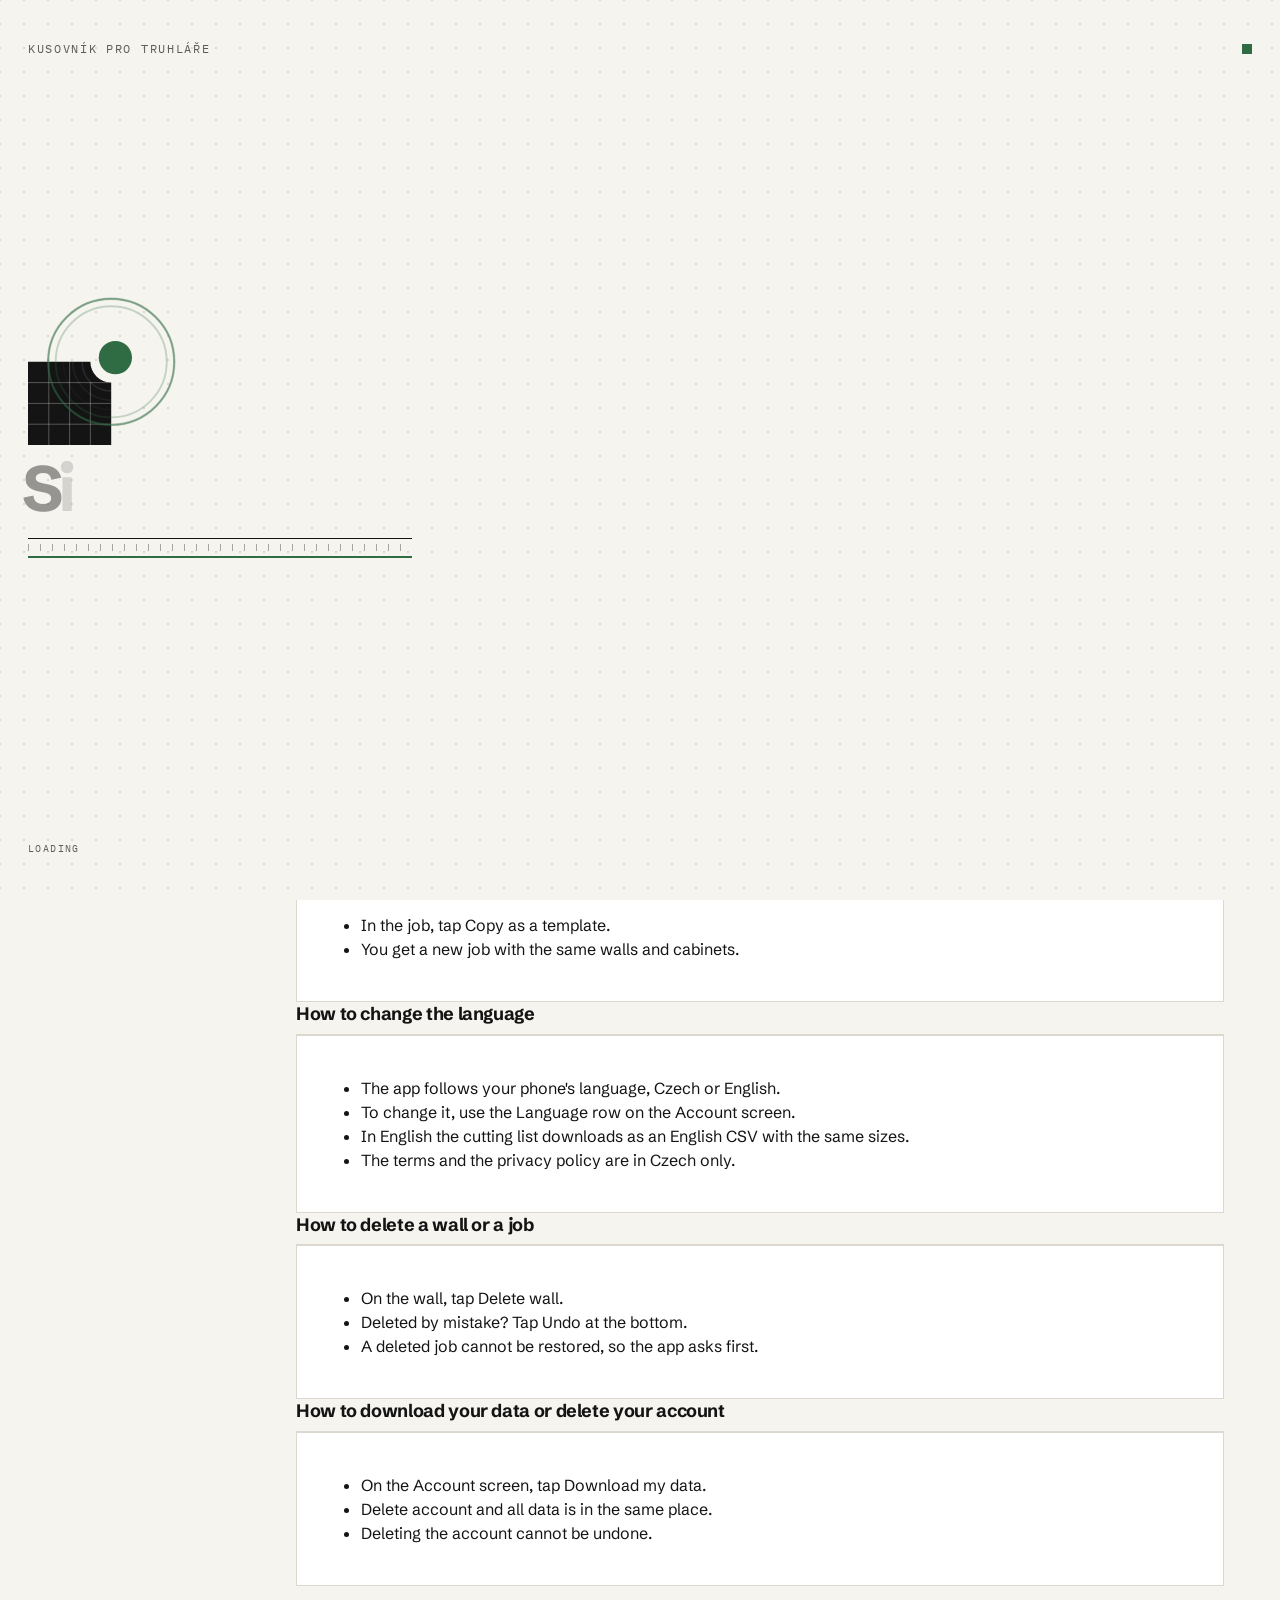
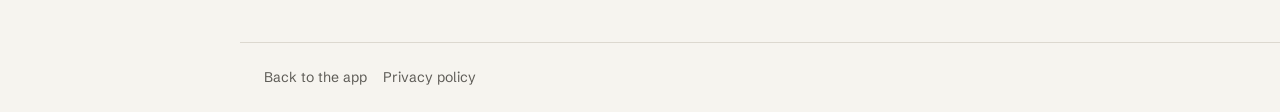
==== commit adceb5e9: "build 18: oprava po recenzi" ====
--- a/web/napoveda.html
+++ b/web/napoveda.html
@@ -13,6 +13,7 @@
 </head>
 <body>
   <script src="simtegen.js"></script>
+  <script src="texty.js"></script>
   <div class="appka">
     <nav class="navigace" aria-label="Hlavní menu">
       <a class="znacka" href="/" aria-label="SimteGen"><span class="znacka-ctverec"></span><span class="znacka-slovo">SimteGen</span></a>
